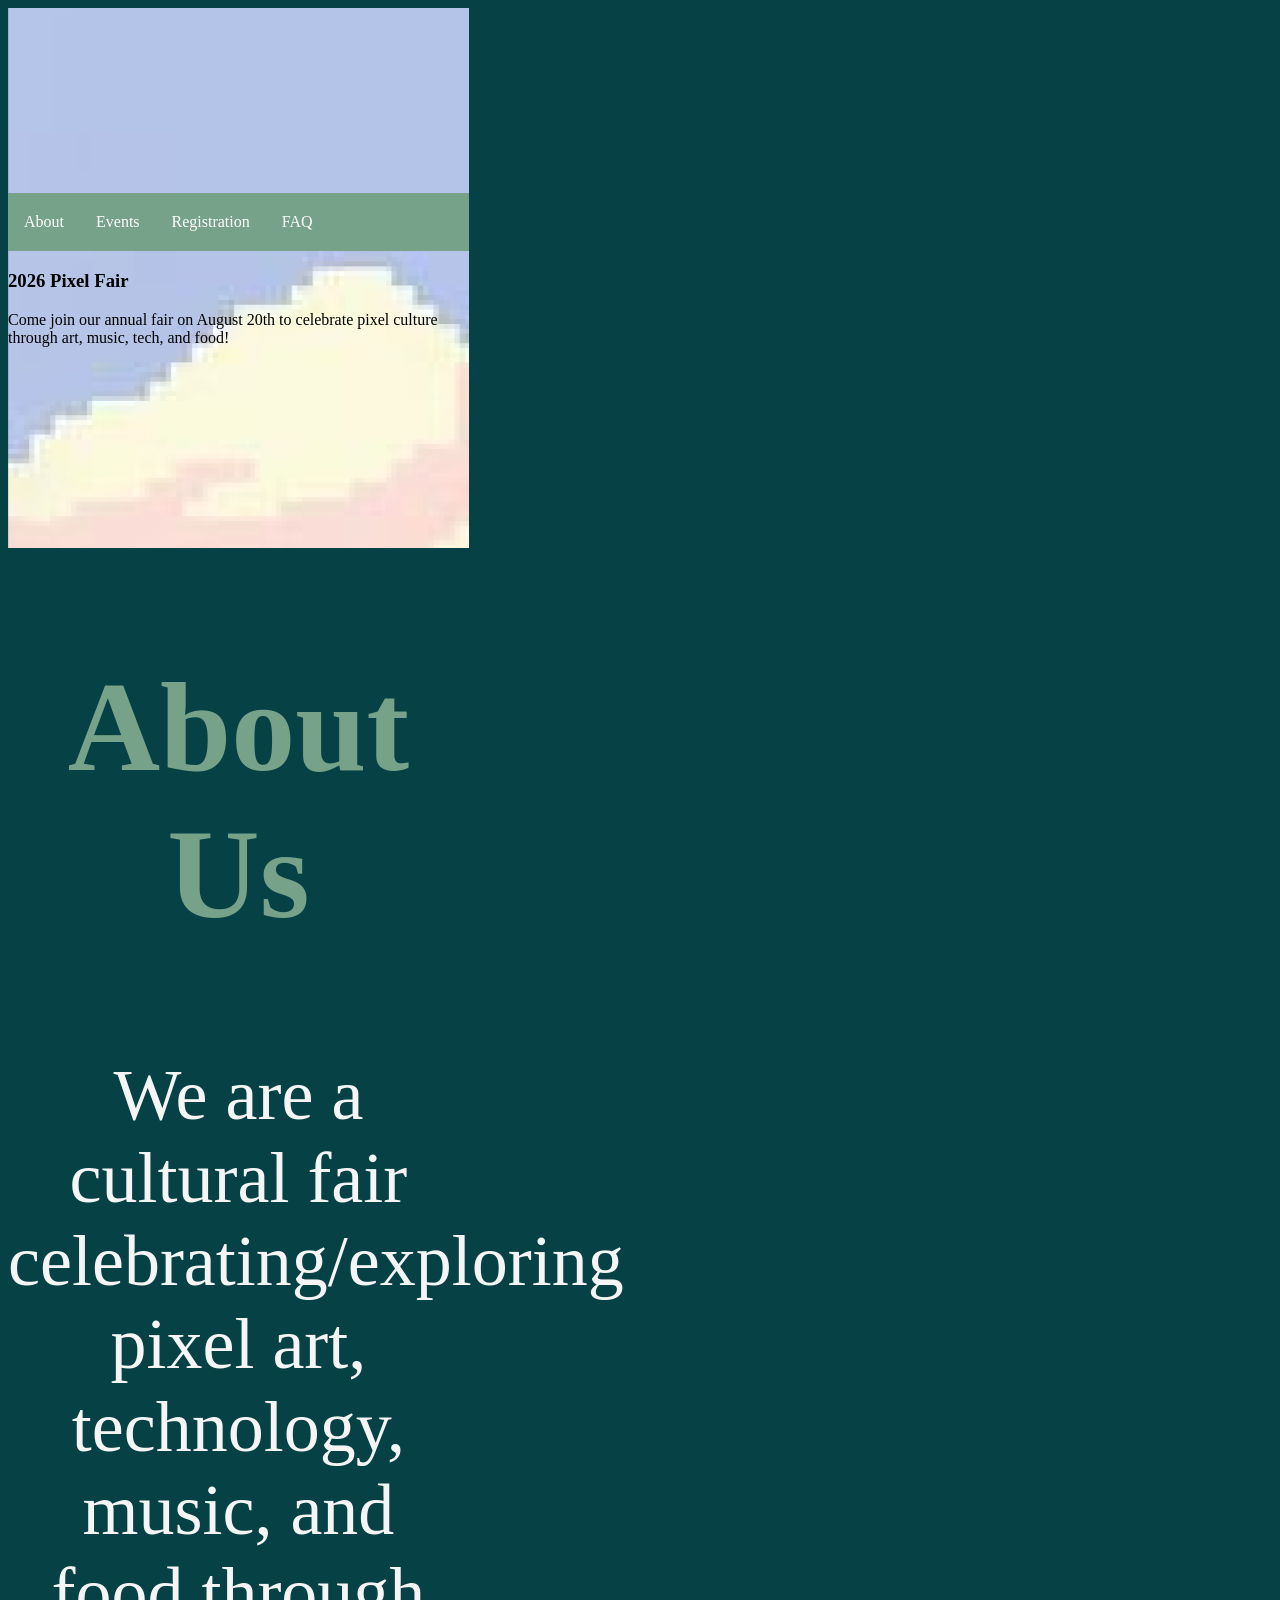
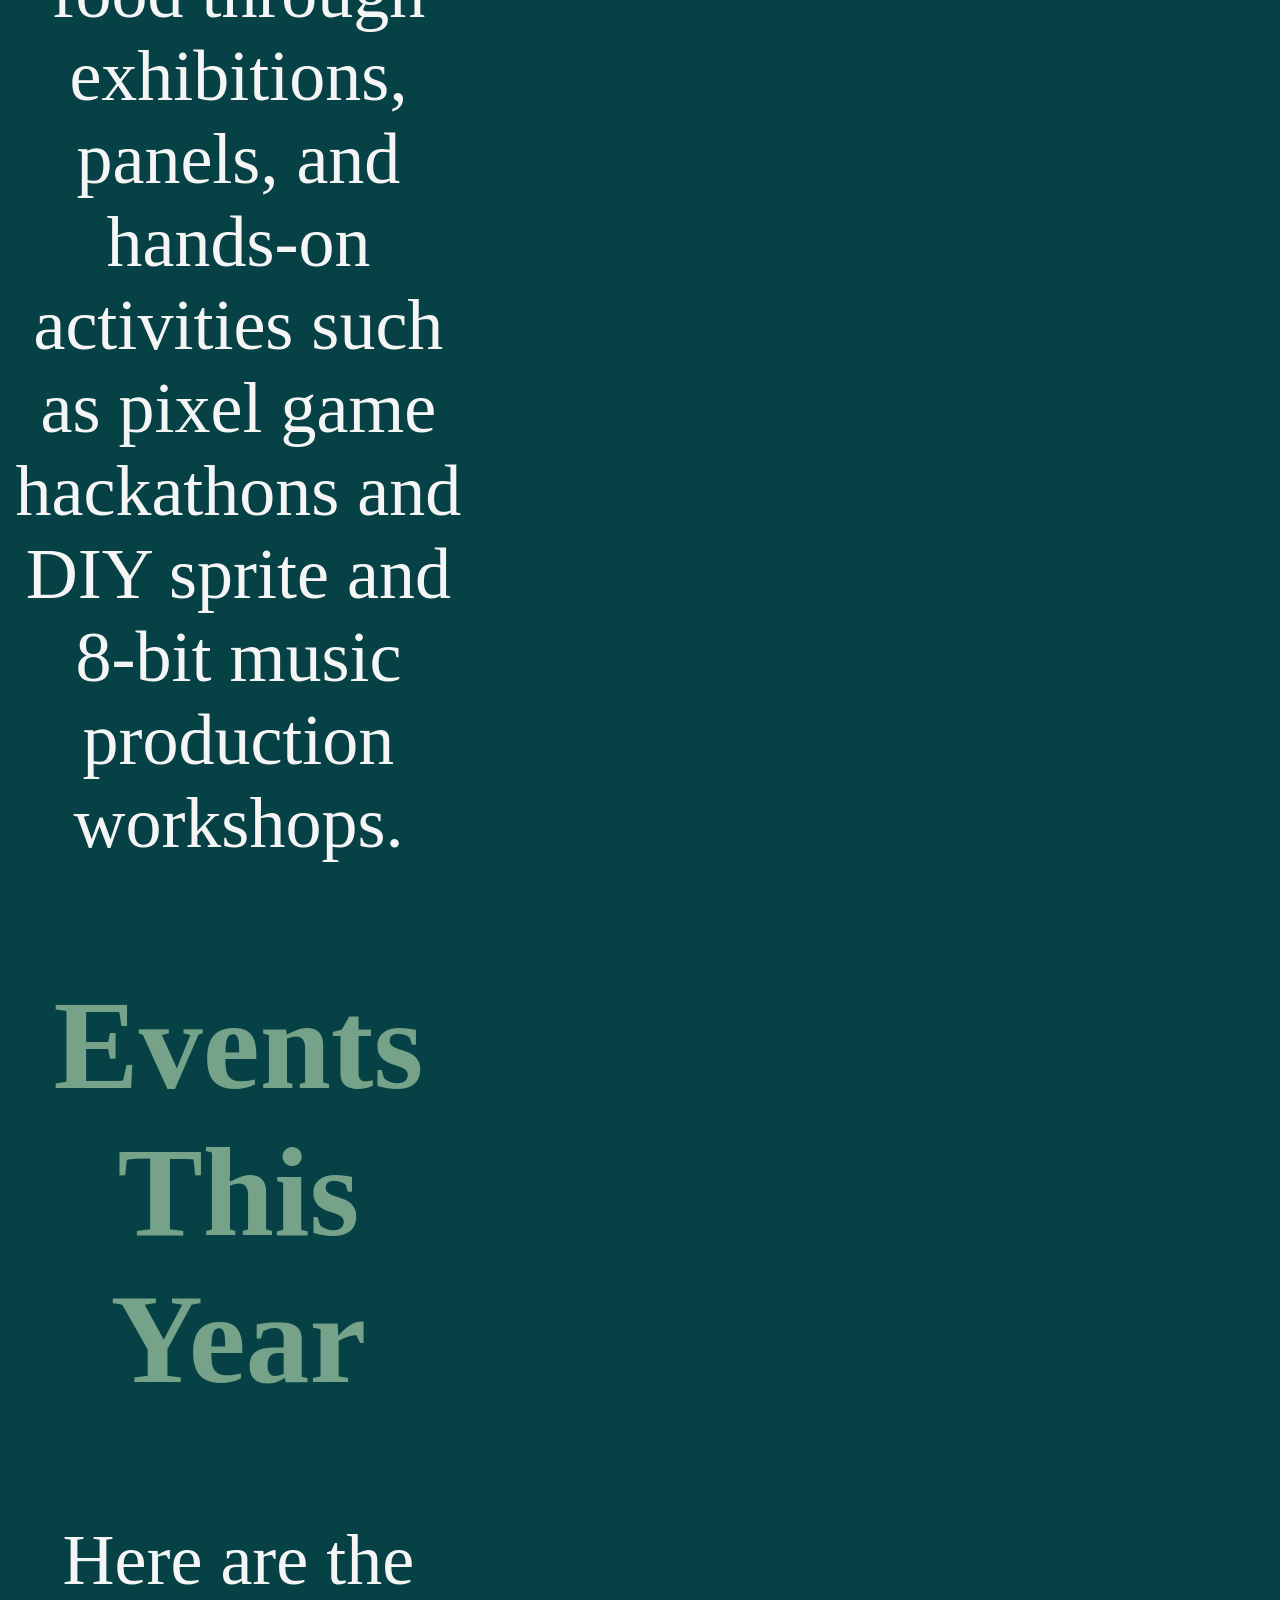
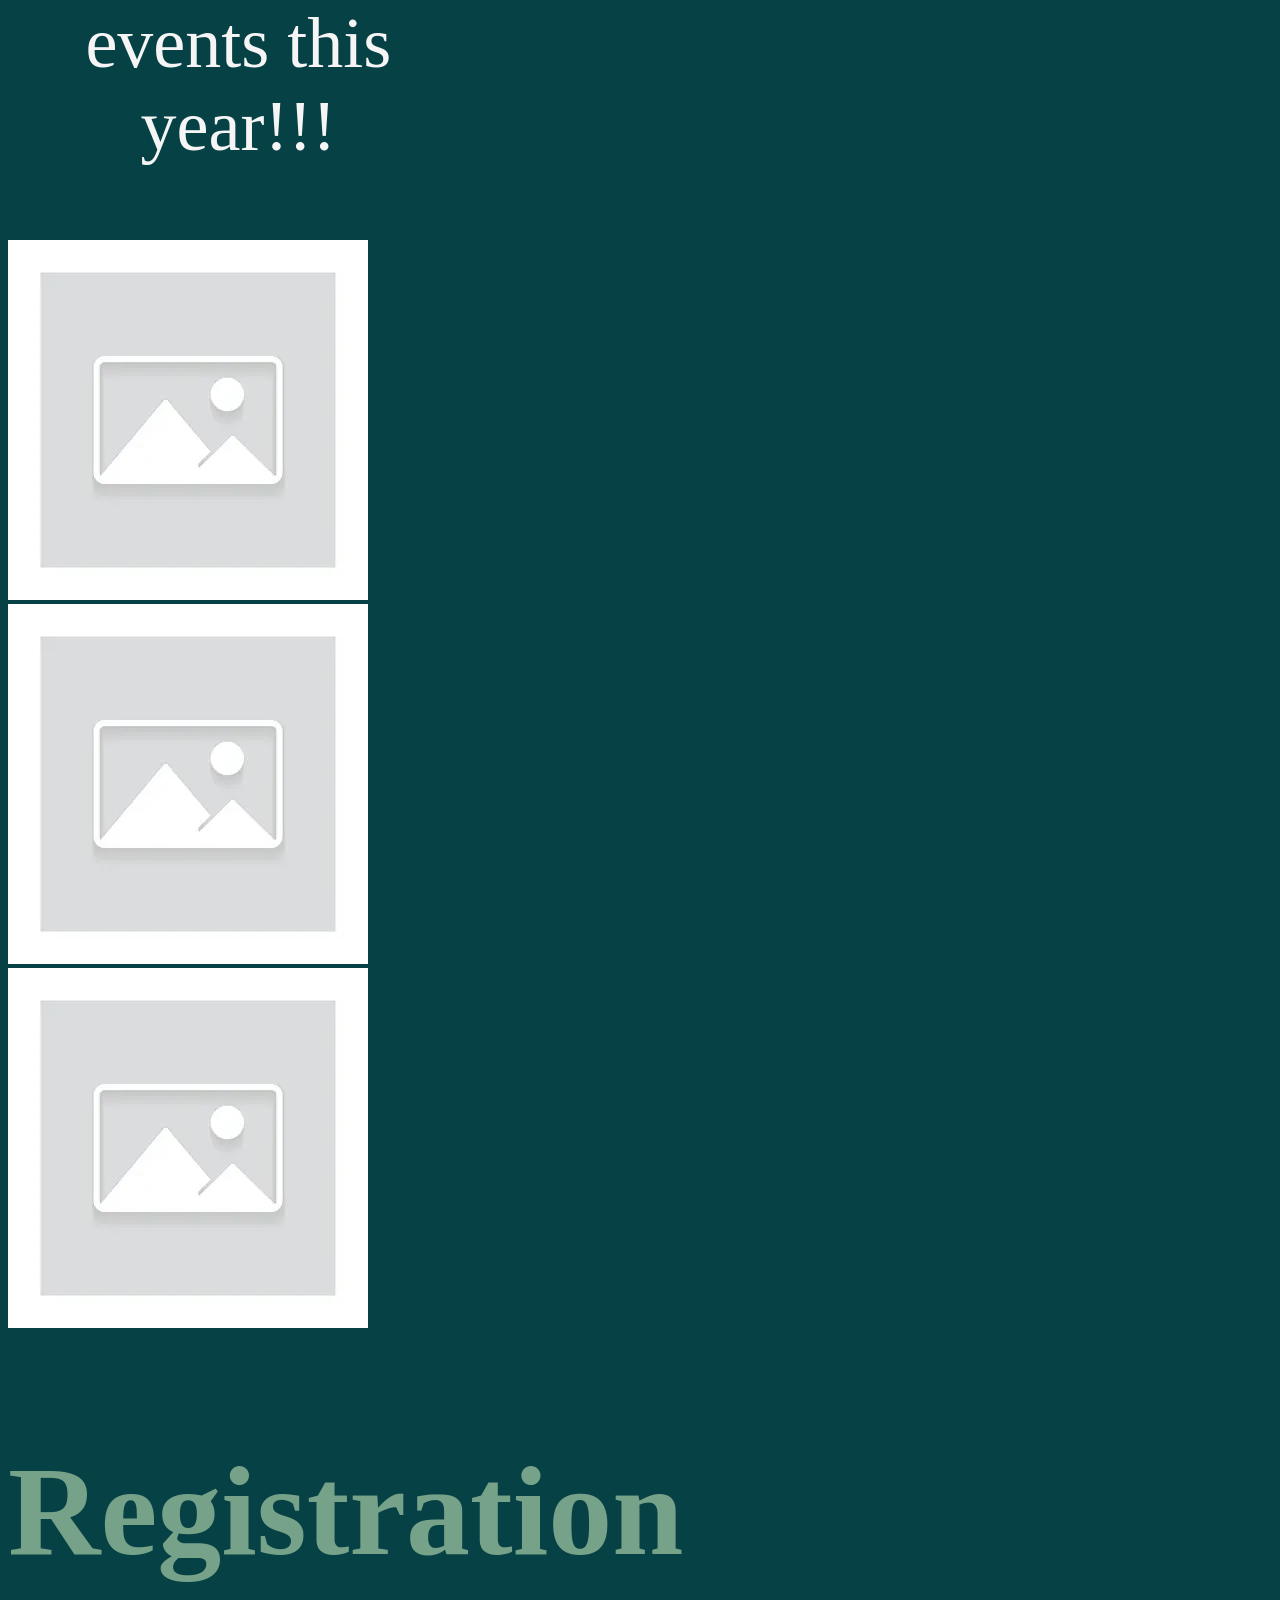
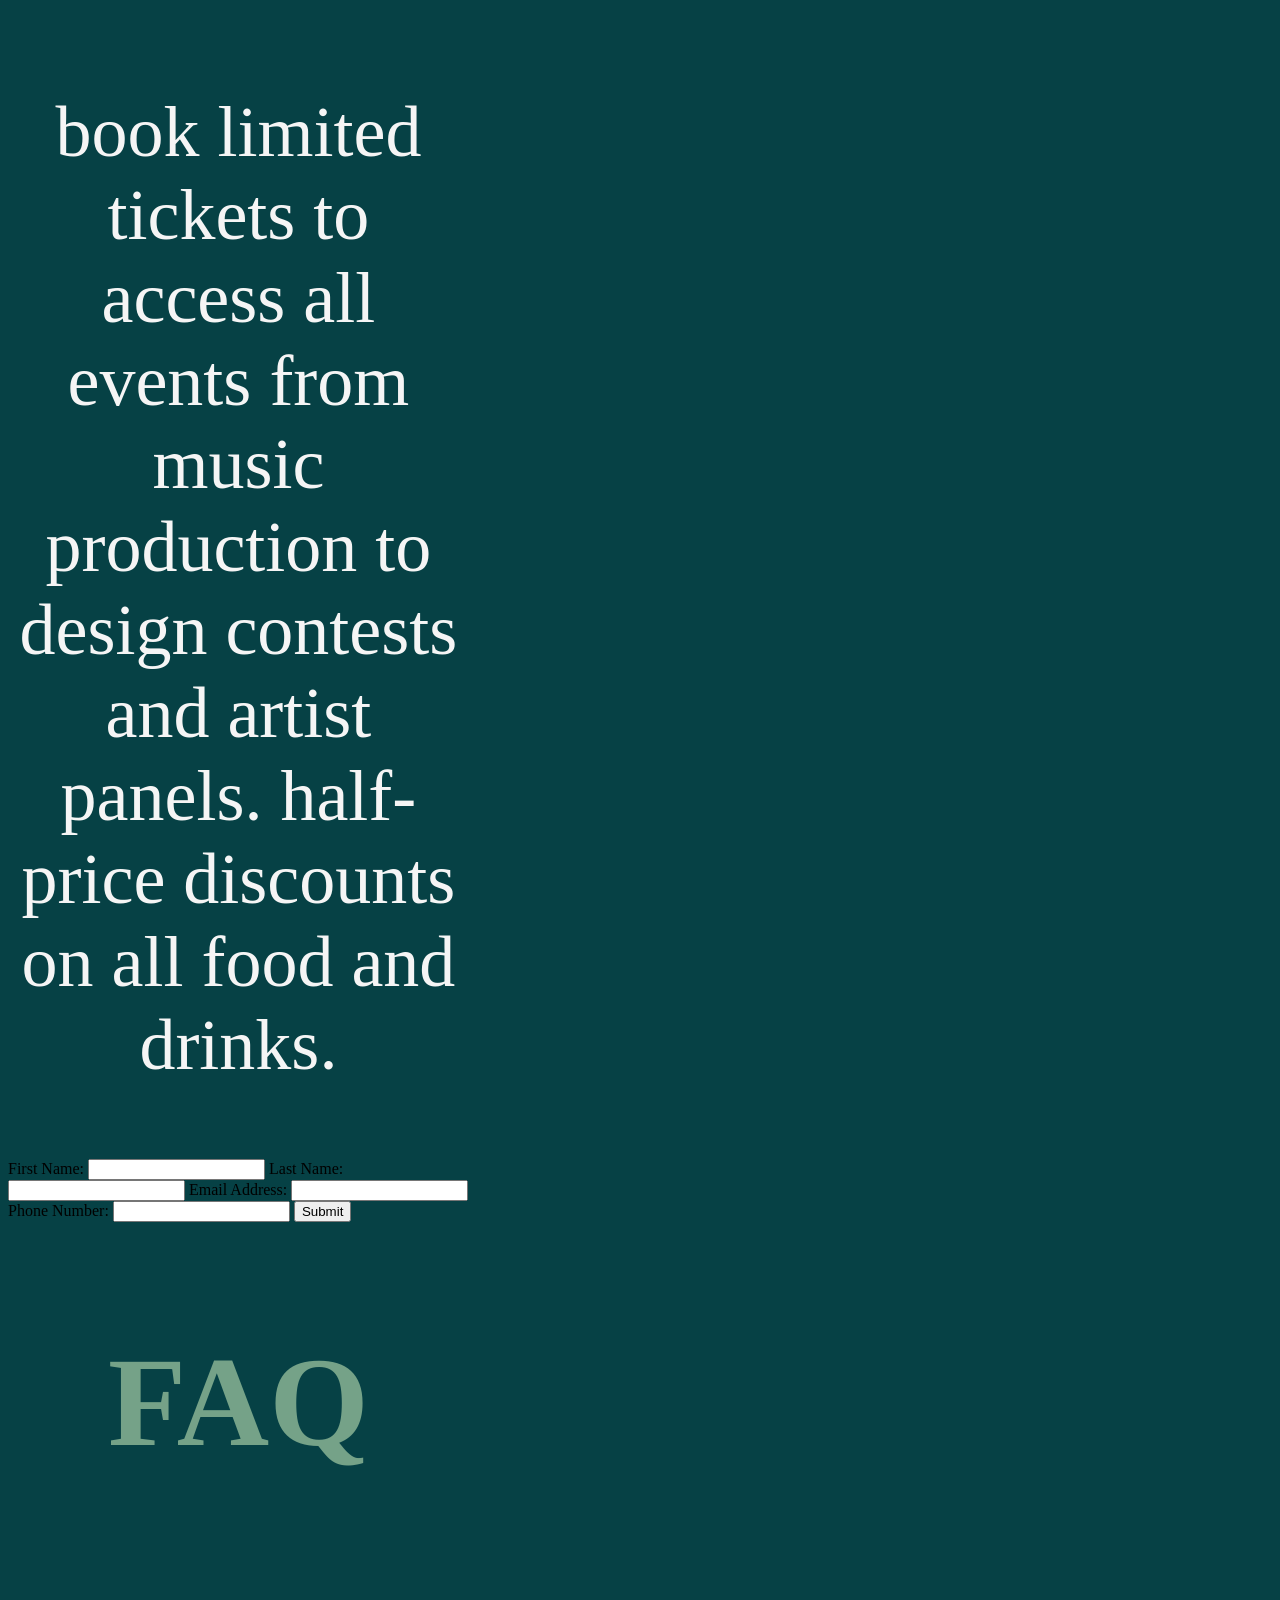
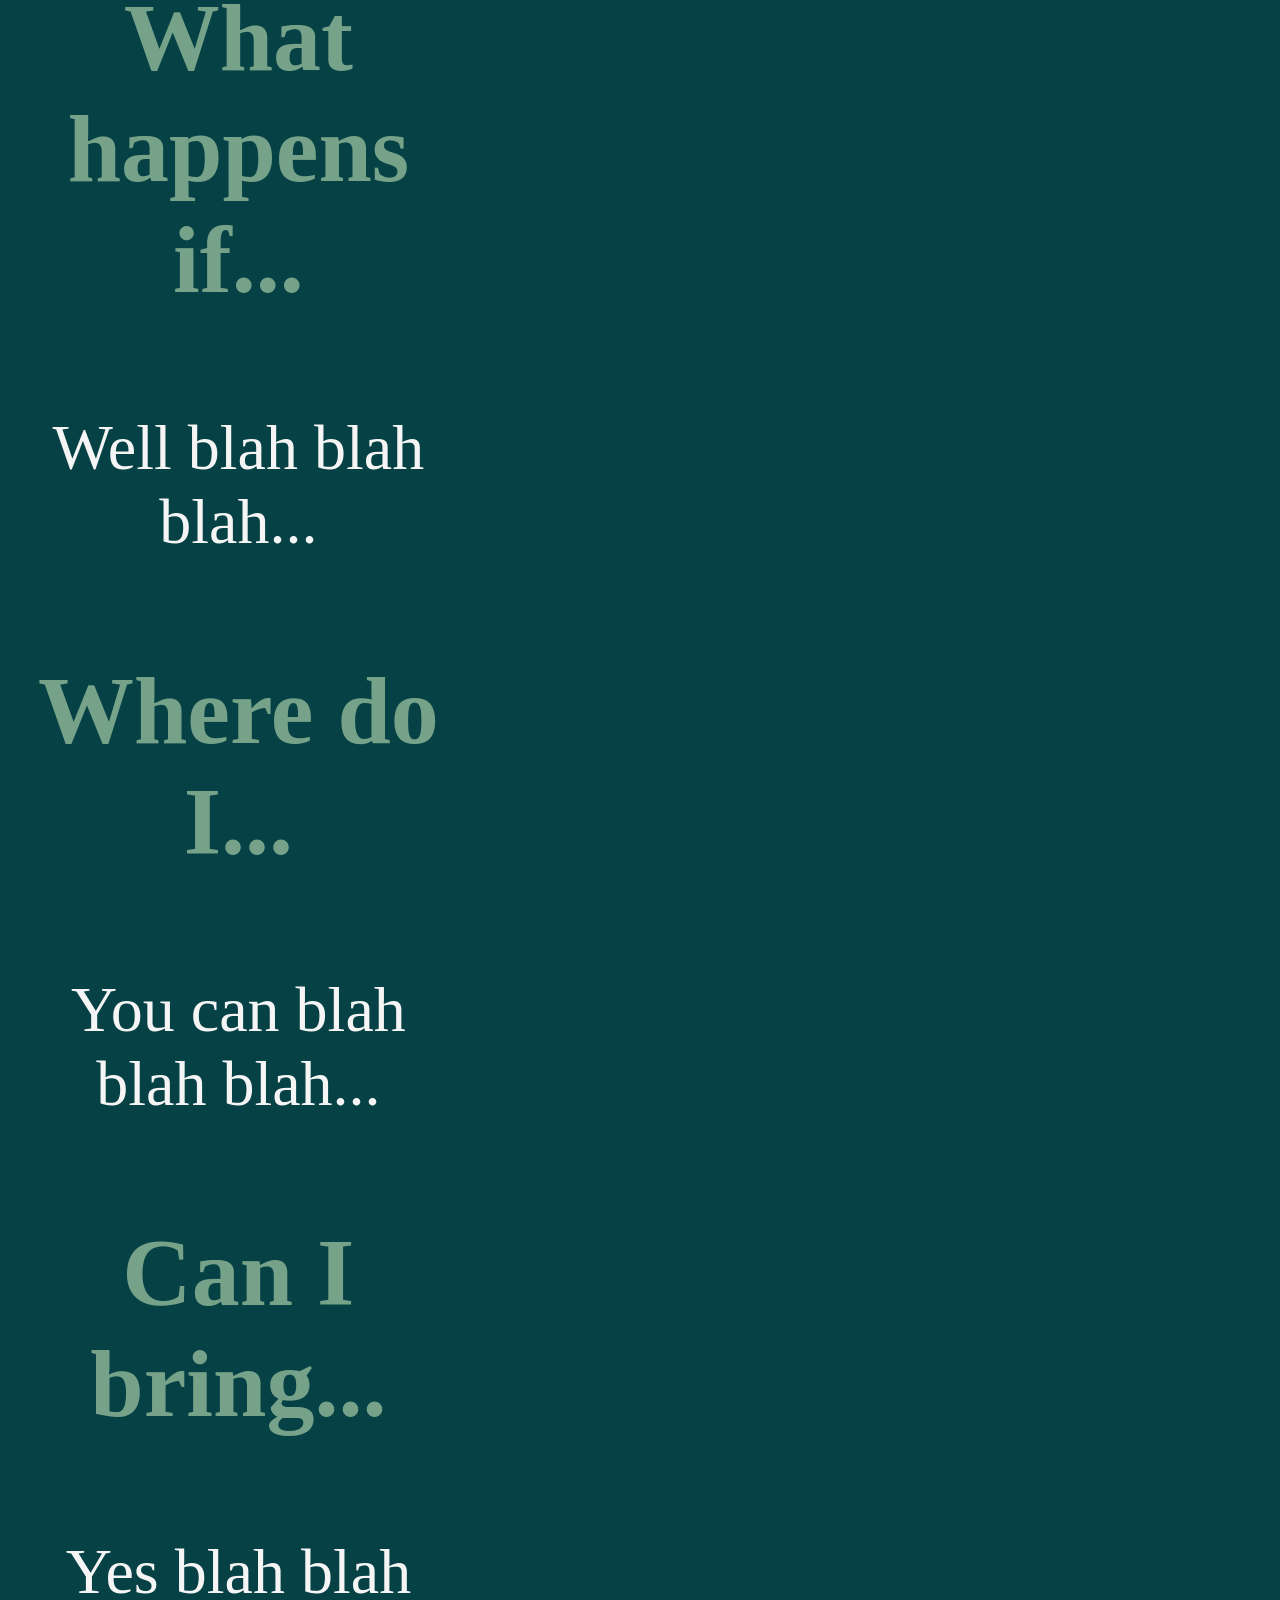
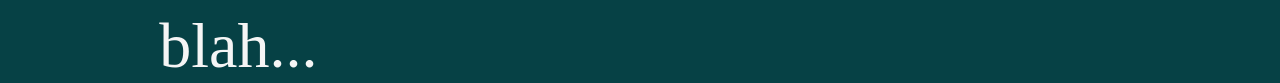
==== index.html @ 553fb6b5 "Checkpoint #2" ====
<!DOCTYPE html>
<html lang="en">
<head>
    <meta charset="UTF-8">
    <meta name="viewport" content="width=device-width, initial-scale=1.0">
    <title>Event Website</title>
    <link rel="stylesheet" href="styles.css" />
</head>
<body>
   <header class = "hero">
        <nav>
            <ul class = "links">
            <li><a href="#sec-1">About</a></li>
            <li><a href="#sec-2">Events</a></li>
            <li><a href="#sec-3">Registration</a></li>
            <li><a href="#sec-4">FAQ</a></li>
            </ul>
        <nav>
        <div class="intro header">
            <h1 id="title">
                2026 Pixel Fair
            </h1>
        </div>
        <p id="caption">
                Come join our annual fair on August 20th to celebrate pixel culture through art, music, tech, and food!
        </p>
        <a href="sec-1">
            <div class="scroll-down"></div>
        </a>
   </header>
   <section id="sec-2">
        <div class = "container">
            <h2 class="section-title">About Us</h2>
            <p class="section-text">We are a cultural fair celebrating/exploring pixel art, technology, music, and food through exhibitions, panels, and hands-on activities such as pixel game hackathons and DIY sprite and 8-bit music production workshops. 
</p>
        </div>
   </section>
   <section id="sec-3">
        <div class = "container">
            <h2 class = "section-title">Events This Year</h2>
            <p class="section-text">Here are the events this year!!!</p>
            <div class = "event" id="event1">
                <img src= "images/image_placeholder.png" class = "image header">
            </div>
            <div class = "event" id="event2">
                <img src= "images/image_placeholder.png" class = "image header">
            </div>
            <div class = "event" id="event3">
                <img src= "images/image_placeholder.png" class = "image header">

            </div>
        </div>
   </section>
   <section id="sec-3">
        <div class = "container">
            <h2 class = "section-title">Registration</h2>
            <p class = "section-text">book limited tickets to access all events from 
                music production to design contests and artist panels. 
                half-price discounts on all food and drinks.</p>
            <form action="/submit page" method="post">
                <label for="first_name">First Name:</label>
                <input type="text" id="first_name" name="first_name" required>

                <label for="last_name">Last Name:</label>
                <input type="text" id="last_name" name="last_name" required>

                <label for="email">Email Address:</label>
                <input type="email" id="email" name="email" required>

                <label for="phone">Phone Number:</label>
                <input type="text" id="phone" name="phone" required>

                <input type="submit" value=Submit>
            </form>
        </div>
   </section>
   <section id="sec-4">
        <div class="container">
            <h2 class = "section-title">FAQ</h2>
            <h3 class = "faq_question">What happens if...</h3>
            <p class = "faq_text">Well blah blah blah...</p>
            <h3 class = "faq_question">Where do I...</h3>
            <p class = "faq_text">You can blah blah blah...</p>
            <h3 class = "faq_question">Can I bring...</h3>
            <p class = "faq_text">Yes blah blah blah...</p>
        </div>
   </section>
</body>
</html>
---- styles.css ----
html, body{
  height: 100%;
  width: 60%;
  place-self: center;
}

.hero {
    width: 100%;
    height: 60%;
    background-image: url(images/image.png);
    display: grid;
    place-content: center;
    padding: 0

    
}

nav ul {
  list-style-type: none;
  margin: 0;
  padding: 0;
  background-color: #75A288;
  display: flex;
  position: top;
  top: 0;
  width: 100%;
}

ul li a {
  display: block;
  color: white;
  padding: 20px 16px;
  text-decoration: none;
}

body {
    background-color: #064145;
}

.container .section-title {
   text-align: center;
   color: #75A288;
   font-size: 128px;
}

.container .section-text {
    text-align: center;
    color: #F5F5F5;
    font-size: 72px;
}

.container .faq_text {
    text-align: center;
    color: #F5F5F5;
    font-size: 64px;
}

.faq_question {
    text-align: center;
    color: #75A288;
    font-size: 96px;
}
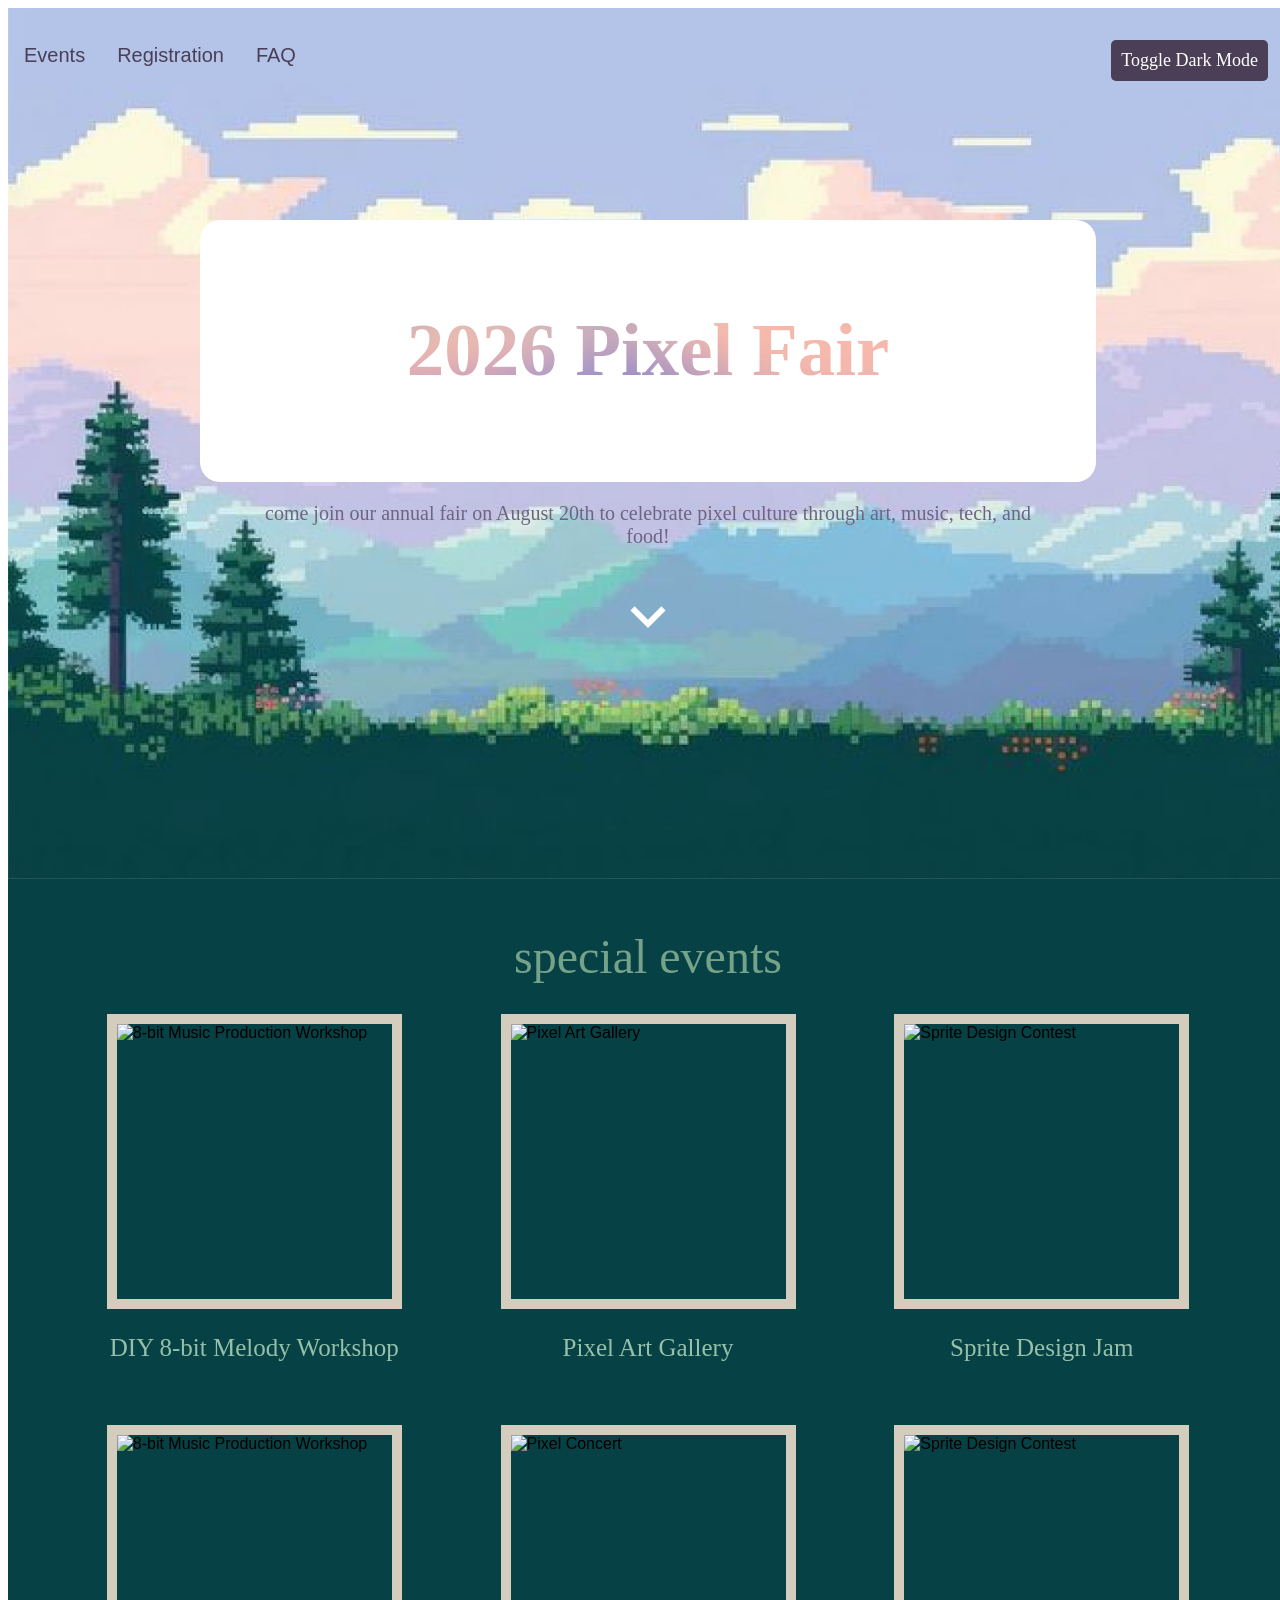
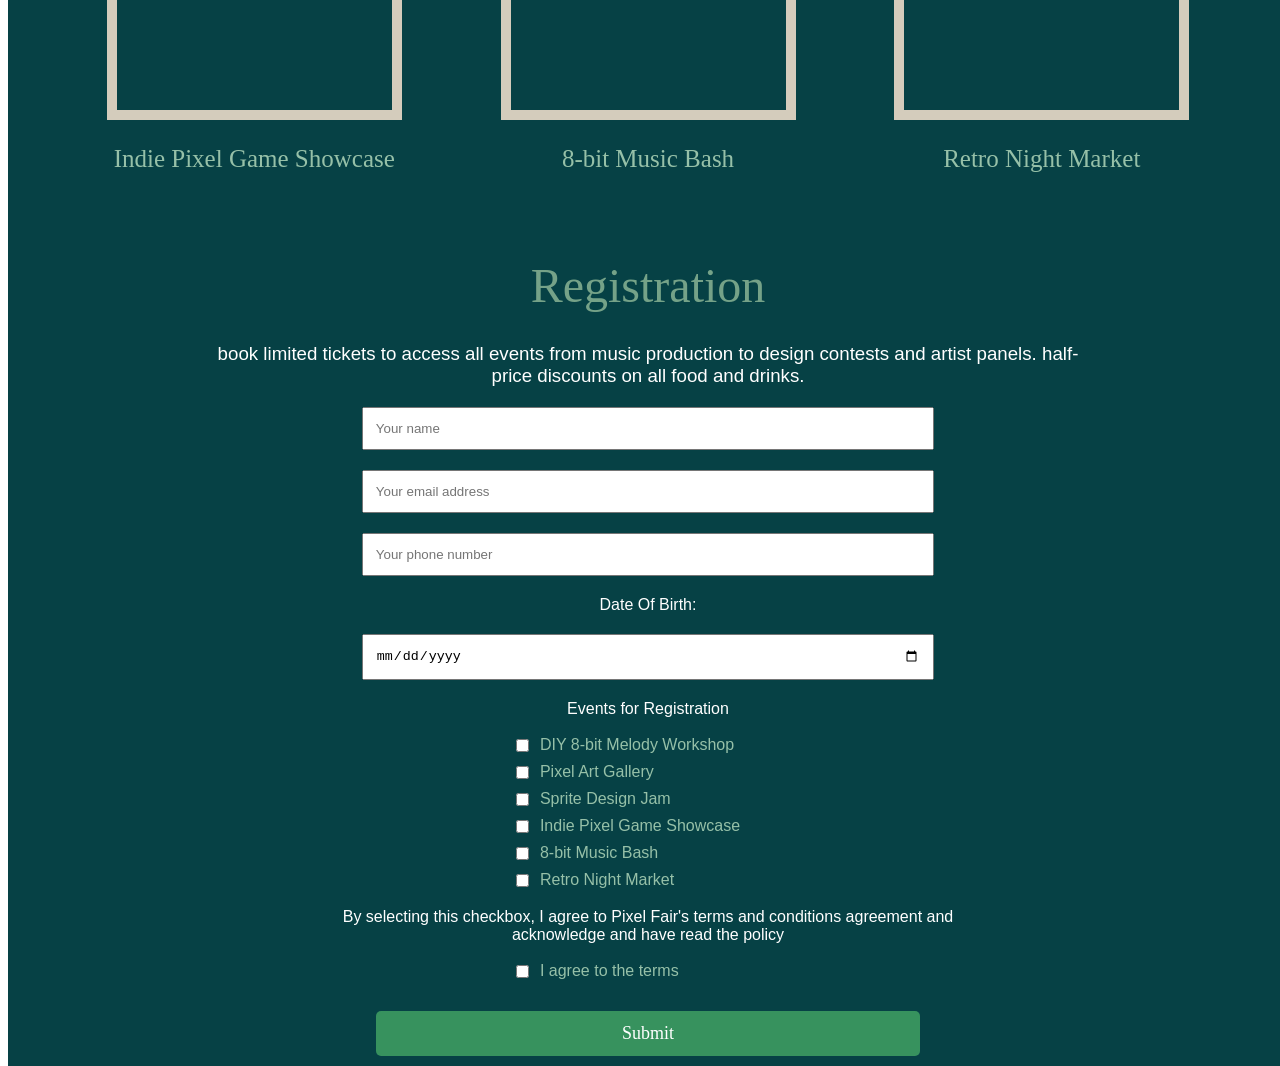
==== commit 917f903c: "Updates 1. Revamped Website to include fictional event displays and registration form 2. Added theme" ====
--- a/index.html
+++ b/index.html
@@ -1,89 +1,134 @@
 <!DOCTYPE html>
 <html lang="en">
+
 <head>
     <meta charset="UTF-8">
     <meta name="viewport" content="width=device-width, initial-scale=1.0">
     <title>Event Website</title>
     <link rel="stylesheet" href="styles.css" />
 </head>
+
 <body>
-   <header class = "hero">
+    <div id="intro_header">
         <nav>
             <ul class = "links">
-            <li><a href="#sec-1">About</a></li>
-            <li><a href="#sec-2">Events</a></li>
-            <li><a href="#sec-3">Registration</a></li>
-            <li><a href="#sec-4">FAQ</a></li>
+            <li><a href="#sec-1">Events</a></li>
+            <li><a href="#sec-2">Registration</a></li>
+            <li><a href="#sec-3">FAQ</a></li>
+            <li class="theme-toggle"><button id = "theme-button" type="button">Toggle Dark Mode</button></li>
             </ul>
         <nav>
-        <div class="intro header">
-            <h1 id="title">
-                2026 Pixel Fair
-            </h1>
+        <div id="heading_text">
+            <h1 id="title">2026 Pixel Fair </h1>
         </div>
-        <p id="caption">
-                Come join our annual fair on August 20th to celebrate pixel culture through art, music, tech, and food!
-        </p>
-        <a href="sec-1">
-            <div class="scroll-down"></div>
+        <p id="caption">come join our annual fair on August 20th to celebrate pixel culture through art, music, tech,
+            and food!</p>
+        <a href="#sec-1" id="arrow">
+            <svg xmlns="http://www.w3.org/2000/svg" width="70" height="100" viewBox="0 0 100 100" fill="none">
+                <path d="M50 64.1666L25 39.1666L30.8333 33.3333L50 52.5L69.1667 33.3333L75 39.1666L50 64.1666Z"
+                    fill="white" />
+            </svg>
         </a>
-   </header>
-   <section id="sec-2">
-        <div class = "container">
-            <h2 class="section-title">About Us</h2>
-            <p class="section-text">We are a cultural fair celebrating/exploring pixel art, technology, music, and food through exhibitions, panels, and hands-on activities such as pixel game hackathons and DIY sprite and 8-bit music production workshops. 
-</p>
+    </div>
+    <section id="sec-1">
+        <h2 class="section_titles">
+            special events
+        </h2>
+        <div class="events">
+            <div id="event">
+                <img src="images/music_event.jpg" alt="8-bit Music Production Workshop" class="event-image">
+                <p class="event_caption">DIY 8-bit Melody Workshop </p>
+            </div>
+            <div class="event">
+                <img src="images/art_gallery.jpg" alt="Pixel Art Gallery" class="event-image">
+                <p class="event_caption">Pixel Art Gallery </p>
+            </div>
+            <div class="event">
+                <img src="images/sprite_event.jpg" alt="Sprite Design Contest" class="event-image">
+                <p class="event_caption">Sprite Design Jam </p>
+            </div>
+        
         </div>
-   </section>
-   <section id="sec-3">
-        <div class = "container">
-            <h2 class = "section-title">Events This Year</h2>
-            <p class="section-text">Here are the events this year!!!</p>
-            <div class = "event" id="event1">
-                <img src= "images/image_placeholder.png" class = "image header">
+        <br>
+        <div class="events">
+            <div id="event">
+                <img src="images/game_exhibit.jpg" alt="8-bit Music Production Workshop" class="event-image">
+                <p class="event_caption">Indie Pixel Game Showcase </p>
             </div>
-            <div class = "event" id="event2">
-                <img src= "images/image_placeholder.png" class = "image header">
+            <div class="event">
+                <img src="images/concert.jpg" alt="Pixel Concert" class="event-image">
+                <p class="event_caption">8-bit Music Bash</p>
             </div>
-            <div class = "event" id="event3">
-                <img src= "images/image_placeholder.png" class = "image header">
+            <div class="event">
+                <img src="images/merch_market.jpg" alt="Sprite Design Contest" class="event-image">
+                <p class="event_caption">Retro Night Market </p>
+            </div>
+    </section>
 
+    <section id="sec-2">
+            <h2 class="section_titles">
+                Registration
+            </h2>
+            <h3 id="section_subheading">
+                book limited tickets to access all events from music production to
+                design contests and artist panels. half-price discounts on all food and drinks.
+            </h3>
+            <div id="form">
+                <form action="/submit" method="post">
+                    <input type="text" name="name" placeholder="Your name">
+                    <input type="email" name="email_address" placeholder="Your email address">
+                    <input type="text" name="phone" placeholder="Your phone number">
+                    
+                    <p class="form-label">Date Of Birth: </p>
+                    <input type="date" id="Test_DatetimeLocal" min="1930-01-01" max="2026-12-31" step="1">
+                 
+                    <div id="checkboxes">
+                    <p class="form-label">Events for Registration</p>
+
+                    <div class="checkbox-row">
+                        <input type="checkbox" id="option1" name="checkboxGroup" value="option1" />
+                        <label for="option1">DIY 8-bit Melody Workshop</label>
+                    </div>
+                
+                    <div class="checkbox-row">
+                        <input type="checkbox" id="option2" name="checkboxGroup" value="option2" />
+                        <label for="option2">Pixel Art Gallery </label>
+                    </div>
+
+                    <div class="checkbox-row">
+                        <input type="checkbox" id="option3" name="checkboxGroup" value="option3" />
+                        <label for="option3">Sprite Design Jam</label>
+                    </div>
+
+                    <div class="checkbox-row">
+                        <input type="checkbox" id="option4" name="checkboxGroup" value="option1" />
+                        <label for="option4">Indie Pixel Game Showcase</label>
+                    </div>
+                
+                    <div class="checkbox-row">
+                        <input type="checkbox" id="option5" name="checkboxGroup" value="option2" />
+                        <label for="option5">8-bit Music Bash</label>
+                    </div>
+
+                    <div class="checkbox-row">
+                        <input type="checkbox" id="option6" name="checkboxGroup" value="option3" />
+                        <label for="option6">Retro Night Market</label>
+                    </div>
+
+                    <p class="form-label">By selecting this checkbox, I agree to Pixel Fair's terms and conditions agreement
+                        and acknowledge and have read the policy</p>
+
+                    <div class="checkbox-row">
+                        <input type="checkbox" name="terms" required>
+                        <label for="terms">I agree to the terms</label>
+                    </div>
+                    </div>
+                    <input type="submit" value="Submit">
+                </form>
             </div>
-        </div>
-   </section>
-   <section id="sec-3">
-        <div class = "container">
-            <h2 class = "section-title">Registration</h2>
-            <p class = "section-text">book limited tickets to access all events from 
-                music production to design contests and artist panels. 
-                half-price discounts on all food and drinks.</p>
-            <form action="/submit page" method="post">
-                <label for="first_name">First Name:</label>
-                <input type="text" id="first_name" name="first_name" required>
+    </section>
+    <script src="index.js"></script>
+</body>
 
-                <label for="last_name">Last Name:</label>
-                <input type="text" id="last_name" name="last_name" required>
 
-                <label for="email">Email Address:</label>
-                <input type="email" id="email" name="email" required>
-
-                <label for="phone">Phone Number:</label>
-                <input type="text" id="phone" name="phone" required>
-
-                <input type="submit" value=Submit>
-            </form>
-        </div>
-   </section>
-   <section id="sec-4">
-        <div class="container">
-            <h2 class = "section-title">FAQ</h2>
-            <h3 class = "faq_question">What happens if...</h3>
-            <p class = "faq_text">Well blah blah blah...</p>
-            <h3 class = "faq_question">Where do I...</h3>
-            <p class = "faq_text">You can blah blah blah...</p>
-            <h3 class = "faq_question">Can I bring...</h3>
-            <p class = "faq_text">Yes blah blah blah...</p>
-        </div>
-   </section>
-</body>
-</html>   +</html>
--- a/styles.css
+++ b/styles.css
@@ -1,64 +1,278 @@
+
+@font-face {
+  font-family: 'Pixelify Sans';
+  src: url('Pixelify_Sans/PixelifySans-VariableFont_wght.ttf') format('truetype-variations');
+  font-weight: 400 700; 
+  font-display: swap;
+}
+
 html, body{
-  height: 100%;
-  width: 60%;
-  place-self: center;
-}
-
-.hero {
+    font-family: "Pixelify Sans", sans-serif;
+    height: 110%;
     width: 100%;
-    height: 60%;
-    background-image: url(images/image.png);
-    display: grid;
-    place-content: center;
-    padding: 0
-
+    place-self: center;
+    background-color: #06414500;
+    scroll-behavior: smooth;
     
+}
+
+body::-webkit-scrollbar{
+    display:none
 }
 
 nav ul {
   list-style-type: none;
+  top: 30px;
   margin: 0;
   padding: 0;
-  background-color: #75A288;
   display: flex;
-  position: top;
-  top: 0;
+  position: absolute;
   width: 100%;
+  align-items: center;
 }
 
 ul li a {
-  display: block;
-  color: white;
-  padding: 20px 16px;
+  color: #4a3f56;
+  padding: 16px;
   text-decoration: none;
-}
-
-body {
+  font-size: 20px;
+  font-weight: 400px;
+}
+
+.theme-toggle {
+    display: flex;
+    margin-top: 10px;
+    margin-left: auto;
+    margin-right: 20px;
+}
+
+#theme-button {
+    padding: 10px;
+    border: none;
+    border-radius: 5px;
+    cursor: pointer;
+    color: white;
+    font-size: 18px;
+    font-family: "Pixelify Sans";
+    background-color: #4a3f56;
+   
+}
+
+#intro_header {
+    height: 80%;
+    width: 100%;
+    background-image: url(images/image.png);
+    background-size: cover;
+    place-content: center;
+    align-items: flex-start;
+}
+
+#heading_text{
+    margin-left: 15%;
+    margin-right: 15%;
+    display: flex;
+    justify-content: center;
+    text-align: center;
+    border-radius: 20px;
+    background: #FFF;
+    mix-blend-mode: overlay;
+    color: #000;
+    font-family: "Pixelify Sans";
+    font-style: normal;
+    line-height: 1.5;
+    letter-spacing: 00;
+    font-size: 64px;
+    font-weight: 700;
+    backdrop-filter: blur(30px);
+
+}
+
+#caption{
+    color: #6D6484;
+    margin-left: 20%;
+    margin-right: 20%;
+    text-align: center;
+    font-family: "Pixelify Sans";
+    font-size: 20px;
+    font-style: normal;
+    font-weight: 400;
+    line-height: normal;
+}
+
+#arrow {
+    display: flex;
+    justify-content: center;
+}
+
+.section_titles{
+    color: #75A288;
+    font-family: "Pixelify Sans";
+    font-size: 48px;
+    font-style: normal;
+    font-weight: 400;
+    line-height: normal;   
+    text-align: center; 
+    margin: 20px;
+}
+
+#sec-1, #sec-2{
+    padding-top: 30px;
+    display: flex;
+    align-items: center;
+    flex-direction: column;
     background-color: #064145;
 }
 
-.container .section-title {
-   text-align: center;
-   color: #75A288;
-   font-size: 128px;
-}
-
-.container .section-text {
-    text-align: center;
-    color: #F5F5F5;
-    font-size: 72px;
-}
-
-.container .faq_text {
-    text-align: center;
-    color: #F5F5F5;
-    font-size: 64px;
-}
-
-.faq_question {
-    text-align: center;
-    color: #75A288;
-    font-size: 96px;
-}
-
-
+.events{
+    padding: 10px;
+    display: flex;
+    flex-direction: row;
+    width: 100%; 
+    flex-wrap: nowrap;
+    justify-content: space-evenly;
+}
+
+.event_caption{
+    color: #96c0a8;
+    text-align: center;
+    font-family: "Pixelify Sans";
+    font-size: 25px;
+    font-style: normal;
+    font-weight: 400;
+    line-height: normal;
+
+}
+
+.event-image{
+    width: 275px;
+    height: 275px;
+    object-fit: cover; 
+    border: 10px solid #D4CCBC;
+    display: block;
+    place-self: center;
+}
+
+.event {
+    display: flex;
+    justify-content: center;
+    flex-direction: column;
+}
+
+#section_subheading, .form-label{
+    text-align: center;
+    padding-left: 15%;
+    padding-right: 15%;
+    color: #ffffff;
+    font-style: normal;
+    font-weight: 400;
+    line-height: normal;   
+    text-align: center; 
+    margin: 10px;
+}
+
+form {
+    display:flex;
+    justify-content: center;
+    flex-direction: column;
+    align-items: center;
+    width: 100%;
+
+}
+
+input:not([type="checkbox"]){
+    padding: 12px;
+    width: 60%;
+    align-self: center;
+    margin: 10px;
+}
+
+.checkbox-row {
+    display:flex;
+    align-items: flex-start;
+    width: 30%;
+    gap: 8px;
+
+}
+
+#checkboxes {
+    display: flex;
+    flex-direction: column;
+    align-items: center;
+    gap: 8px;   
+    margin: 0 auto;       
+}
+
+label {
+    color: #96c0a8;
+}
+
+input[type="submit"]{
+    border: none;
+    border-radius: 5px;
+    cursor: pointer;
+    color: white;
+    margin-top: 30px;
+    font-size: 18px;
+    font-family: "Pixelify Sans";
+    background-color: #37925e;
+
+}
+
+input[type="submit"]:hover {
+    background-color: rgb(50, 121, 62);
+    
+}
+
+/* Dark mode styling */
+.dark-mode #intro_header{
+    background-image: url(images/dark_image.png);
+}
+
+.dark-mode, .dark-mode #sec-1, .dark-mode #sec-2{
+    background-color: #010C16;
+}
+
+.dark-mode #heading_text{
+    background: #1b1b1b;
+    mix-blend-mode: luminosity;
+    backdrop-filter: none;
+    color: #ffffff;
+    text-shadow: 0 4px 58px rgba(255, 255, 255, 0.60);
+
+}
+
+.dark-mode #caption {
+    color: #BECEFF;
+}
+
+.dark-mode .section_titles, .dark-mode label {
+    color: #BBB5FF;
+    text-shadow: 0 4px 58px rgba(255, 255, 255, 0.80);
+}
+
+.dark-mode input[type="submit"]{
+    color: #ffffff;
+    background-color: #594FC6;
+
+}
+
+.dark-mode input[type="submit"]:hover {
+    background-color: #293a75;
+}
+
+.dark-mode ul li a {
+    color: #d2d5f8;
+}
+
+.dark-mode .event-image{
+    border: 10px solid #BBB5FF;
+
+}
+
+.dark-mode .event_caption{
+    color: #ffffff;
+}
+
+
+
+
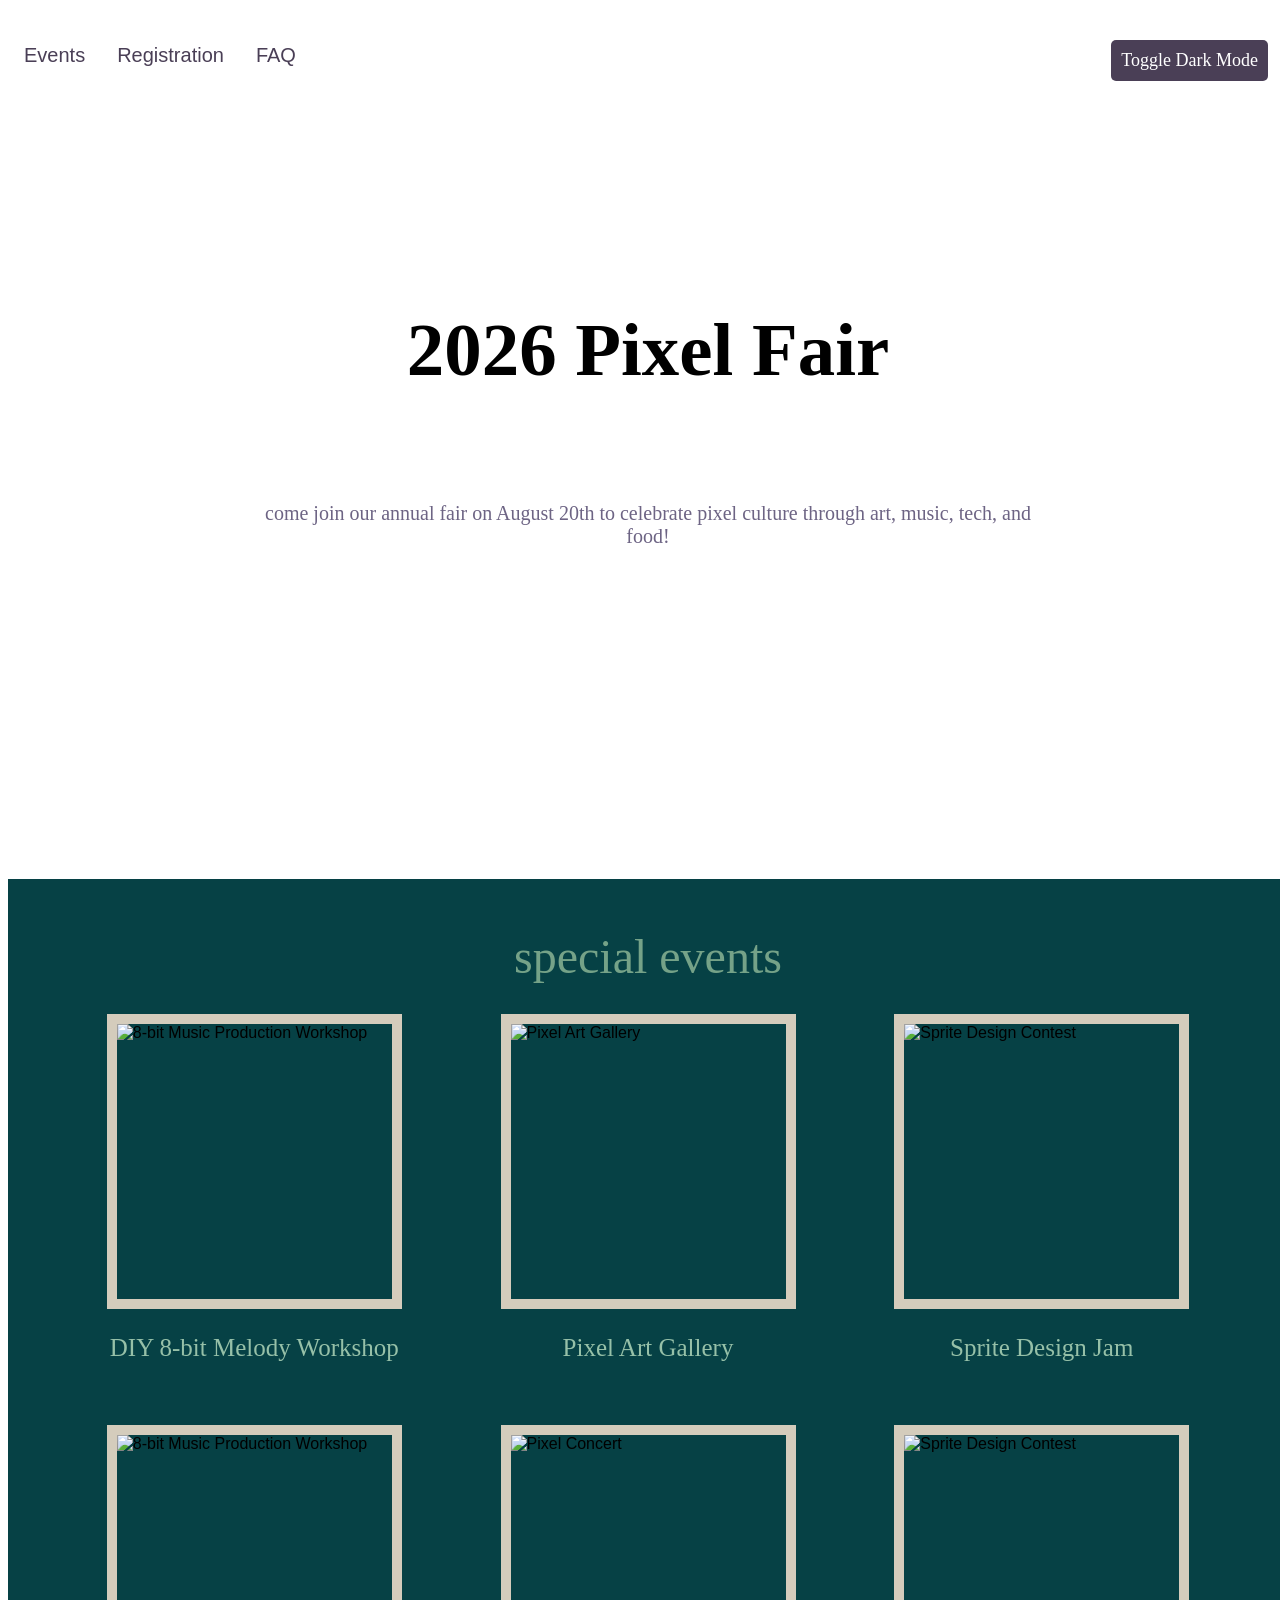
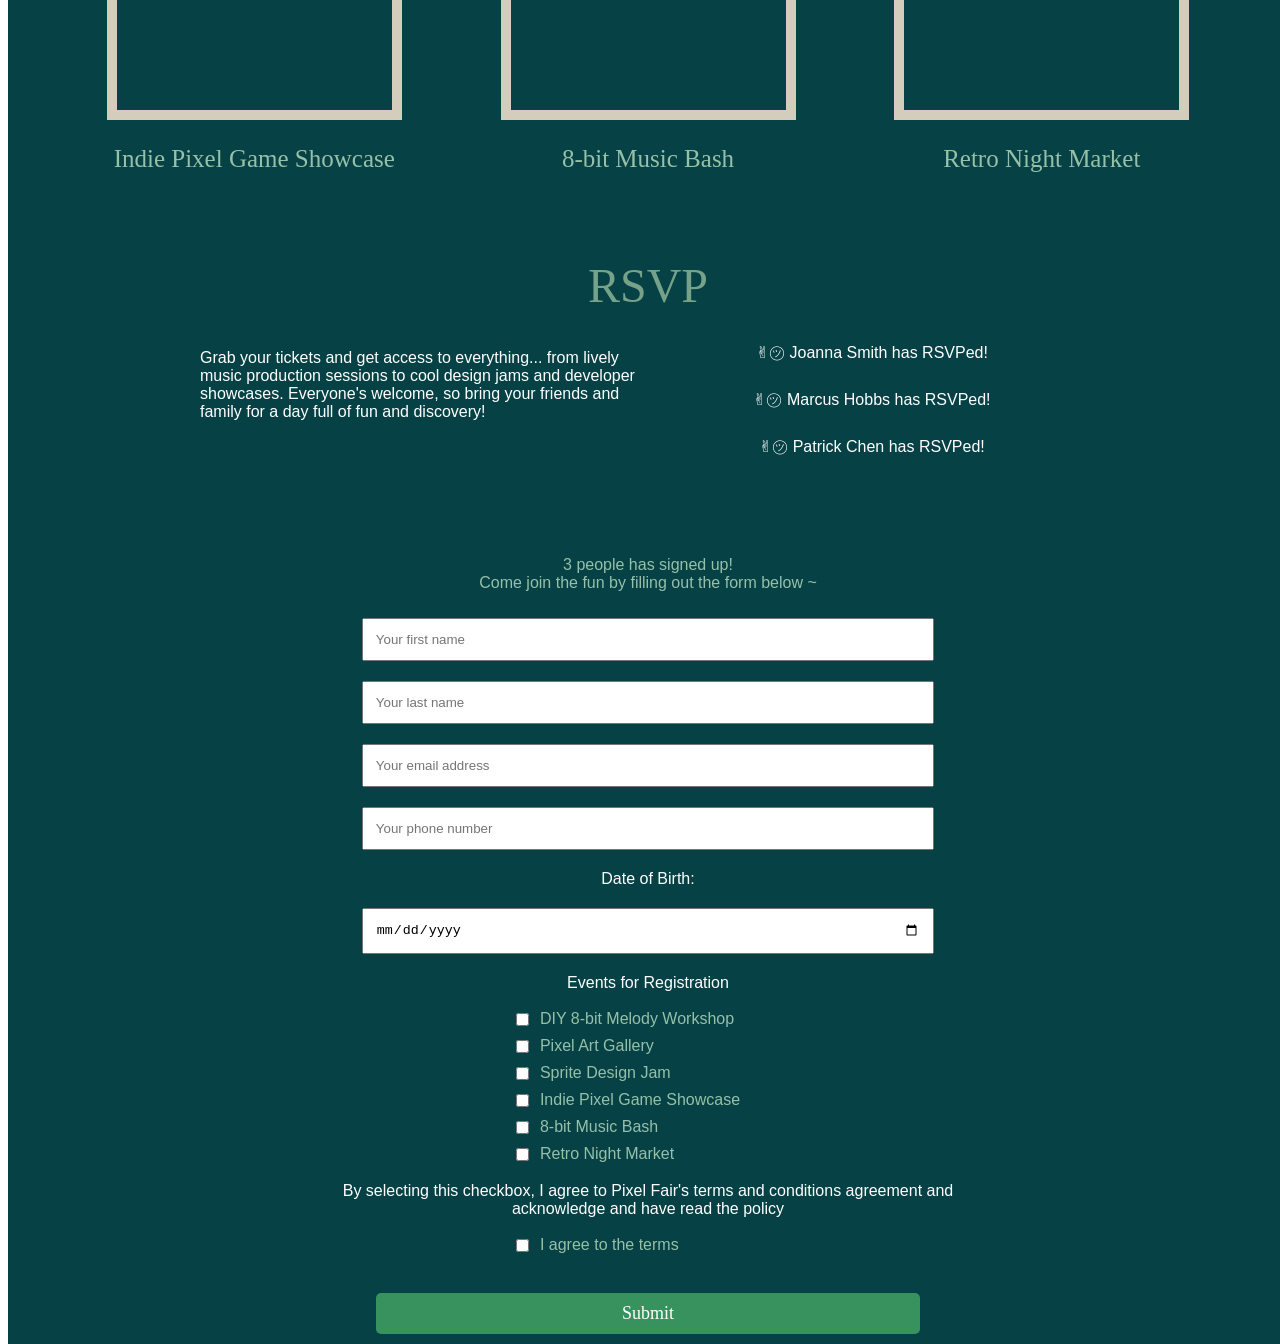
==== commit 9880f2d2: "Added Form Functionality 1. Added people to RSVP List 2. Validates Form" ====
--- a/index.html
+++ b/index.html
@@ -11,24 +11,25 @@
 <body>
     <div id="intro_header">
         <nav>
-            <ul class = "links">
-            <li><a href="#sec-1">Events</a></li>
-            <li><a href="#sec-2">Registration</a></li>
-            <li><a href="#sec-3">FAQ</a></li>
-            <li class="theme-toggle"><button id = "theme-button" type="button">Toggle Dark Mode</button></li>
+            <ul class="links">
+                <li><a href="#sec-1">Events</a></li>
+                <li><a href="#sec-2">Registration</a></li>
+                <li><a href="#sec-3">FAQ</a></li>
+                <li class="theme-toggle"><button id="theme-button" type="button">Toggle Dark Mode</button></li>
             </ul>
-        <nav>
-        <div id="heading_text">
-            <h1 id="title">2026 Pixel Fair </h1>
-        </div>
-        <p id="caption">come join our annual fair on August 20th to celebrate pixel culture through art, music, tech,
-            and food!</p>
-        <a href="#sec-1" id="arrow">
-            <svg xmlns="http://www.w3.org/2000/svg" width="70" height="100" viewBox="0 0 100 100" fill="none">
-                <path d="M50 64.1666L25 39.1666L30.8333 33.3333L50 52.5L69.1667 33.3333L75 39.1666L50 64.1666Z"
-                    fill="white" />
-            </svg>
-        </a>
+            <nav>
+                <div id="heading_text">
+                    <h1 id="title">2026 Pixel Fair </h1>
+                </div>
+                <p id="caption">come join our annual fair on August 20th to celebrate pixel culture through art, music,
+                    tech,
+                    and food!</p>
+                <a href="#sec-1" id="arrow">
+                    <svg xmlns="http://www.w3.org/2000/svg" width="70" height="100" viewBox="0 0 100 100" fill="none">
+                        <path d="M50 64.1666L25 39.1666L30.8333 33.3333L50 52.5L69.1667 33.3333L75 39.1666L50 64.1666Z"
+                            fill="white" />
+                    </svg>
+                </a>
     </div>
     <section id="sec-1">
         <h2 class="section_titles">
@@ -47,7 +48,7 @@
                 <img src="images/sprite_event.jpg" alt="Sprite Design Contest" class="event-image">
                 <p class="event_caption">Sprite Design Jam </p>
             </div>
-        
+
         </div>
         <br>
         <div class="events">
@@ -66,30 +67,41 @@
     </section>
 
     <section id="sec-2">
-            <h2 class="section_titles">
-                Registration
-            </h2>
-            <h3 id="section_subheading">
-                book limited tickets to access all events from music production to
-                design contests and artist panels. half-price discounts on all food and drinks.
-            </h3>
-            <div id="form">
-                <form action="/submit" method="post">
-                    <input type="text" name="name" placeholder="Your name">
-                    <input type="email" name="email_address" placeholder="Your email address">
-                    <input type="text" name="phone" placeholder="Your phone number">
-                    
-                    <p class="form-label">Date Of Birth: </p>
-                    <input type="date" id="Test_DatetimeLocal" min="1930-01-01" max="2026-12-31" step="1">
-                 
-                    <div id="checkboxes">
+        <h2 class="section_titles">
+            RSVP
+        </h2>
+        <div class="rsvp-section">
+            <p class="rsvp-text">
+                Grab your tickets and get access to everything... from lively music production sessions to cool design jams and developer showcases. Everyone's welcome, so bring your friends and family for a day full of fun and discovery!
+            </p>
+            <div class="rsvp-text" id="rsvp-list">
+                <p class="rsvpee"> ✌︎㋡ Joanna Smith has RSVPed! </p>
+                <p class="rsvpee"> ✌︎㋡ Marcus Hobbs has RSVPed! </p>
+                <p class="rsvpee"> ✌︎㋡ Patrick Chen has RSVPed! </p>
+            </div>
+        </div>
+        <div id="counter"></div>
+        <p id="id-count">3 people has signed up! <br>
+            Come join the fun by filling out the form below ~  </p>
+        </div>
+        <div id="form">
+            <form action="/submit" method="post" id="rsvp-form">
+                <input type="text" name="first-name" placeholder="Your first name" id="first-name">
+                <input type="text" name="last-name" placeholder="Your last name" id="last-name">
+                <input type="email" name="email_address" placeholder="Your email address">
+                <input type="text" name="phone" placeholder="Your phone number">
+
+                <p class="form-label">Date of Birth: </p>
+                <input type="date" id="Test_DatetimeLocal" min="1930-01-01" max="2026-12-31" step="1">
+
+                <div id="checkboxes">
                     <p class="form-label">Events for Registration</p>
 
                     <div class="checkbox-row">
                         <input type="checkbox" id="option1" name="checkboxGroup" value="option1" />
                         <label for="option1">DIY 8-bit Melody Workshop</label>
                     </div>
-                
+
                     <div class="checkbox-row">
                         <input type="checkbox" id="option2" name="checkboxGroup" value="option2" />
                         <label for="option2">Pixel Art Gallery </label>
@@ -104,7 +116,7 @@
                         <input type="checkbox" id="option4" name="checkboxGroup" value="option1" />
                         <label for="option4">Indie Pixel Game Showcase</label>
                     </div>
-                
+
                     <div class="checkbox-row">
                         <input type="checkbox" id="option5" name="checkboxGroup" value="option2" />
                         <label for="option5">8-bit Music Bash</label>
@@ -115,17 +127,19 @@
                         <label for="option6">Retro Night Market</label>
                     </div>
 
-                    <p class="form-label">By selecting this checkbox, I agree to Pixel Fair's terms and conditions agreement
+                    <p class="form-label">By selecting this checkbox, I agree to Pixel Fair's terms and conditions
+                        agreement
                         and acknowledge and have read the policy</p>
 
                     <div class="checkbox-row">
                         <input type="checkbox" name="terms" required>
                         <label for="terms">I agree to the terms</label>
                     </div>
-                    </div>
-                    <input type="submit" value="Submit">
-                </form>
-            </div>
+                    <input type="submit" value="Submit" id="rsvpSubmit">
+                </div>
+            </form>
+               
+        </div>
     </section>
     <script src="index.js"></script>
 </body>
--- a/styles.css
+++ b/styles.css
@@ -61,7 +61,7 @@
 #intro_header {
     height: 80%;
     width: 100%;
-    background-image: url(images/image.png);
+    background-image: url(images/light_image.png);
     background-size: cover;
     place-content: center;
     align-items: flex-start;
@@ -158,7 +158,7 @@
     flex-direction: column;
 }
 
-#section_subheading, .form-label{
+.form-label{
     text-align: center;
     padding-left: 15%;
     padding-right: 15%;
@@ -168,6 +168,44 @@
     line-height: normal;   
     text-align: center; 
     margin: 10px;
+}
+
+.rsvp-section {
+    display: flex;
+    flex-direction: row;
+    justify-content: center;
+    margin-left:15%;
+    margin-right: 15%;
+}
+
+.rsvp-text {
+    align-items: center;
+    display: flex;
+    color: white;
+    flex-wrap: nowrap;
+    font-style: normal;
+    font-weight: 400;
+    flex-direction: column;
+    list-style: None;
+    flex: 1;
+    height: 175px;
+}
+
+#rsvp-list {
+    overflow-y: auto;
+}
+
+.rsvpee {
+    margin-top: 10px;
+    flex-wrap: nowrap;
+    text-align: left;
+}
+
+#id-count {
+    color: #96c0a8;
+    font-style: normal;
+    font-weight: 400;
+    text-align: center;
 }
 
 form {
@@ -206,7 +244,15 @@
     color: #96c0a8;
 }
 
-input[type="submit"]{
+#form {
+    flex-direction: column;
+    display: flex;
+}
+
+input[type="submit"] {
+    padding: 10px;
+    margin-left: 20%;
+    margin-right: 20%;
     border: none;
     border-radius: 5px;
     cursor: pointer;
@@ -223,6 +269,8 @@
     
 }
 
+
+
 /* Dark mode styling */
 .dark-mode #intro_header{
     background-image: url(images/dark_image.png);
@@ -241,18 +289,18 @@
 
 }
 
-.dark-mode #caption {
+.dark-mode #caption, .dark-mode label {
     color: #BECEFF;
 }
 
-.dark-mode .section_titles, .dark-mode label {
-    color: #BBB5FF;
+.dark-mode .section_titles {
+    color: #675ed4;
     text-shadow: 0 4px 58px rgba(255, 255, 255, 0.80);
 }
 
-.dark-mode input[type="submit"]{
+.dark-mode input[type="submit"] {
     color: #ffffff;
-    background-color: #594FC6;
+    background-color: #665be5;
 
 }
 
@@ -266,13 +314,23 @@
 
 .dark-mode .event-image{
     border: 10px solid #BBB5FF;
-
 }
 
 .dark-mode .event_caption{
     color: #ffffff;
 }
 
-
-
-
+.dark-mode #theme-button {
+    background-color: #BBB5FF;
+}
+
+.error {
+  border-style: solid;
+  border-width: 2px;
+  border-color: rgb(254, 96, 96);
+  background-color: rgb(251, 188, 188);
+
+  /* Set border-color and background */
+}
+
+
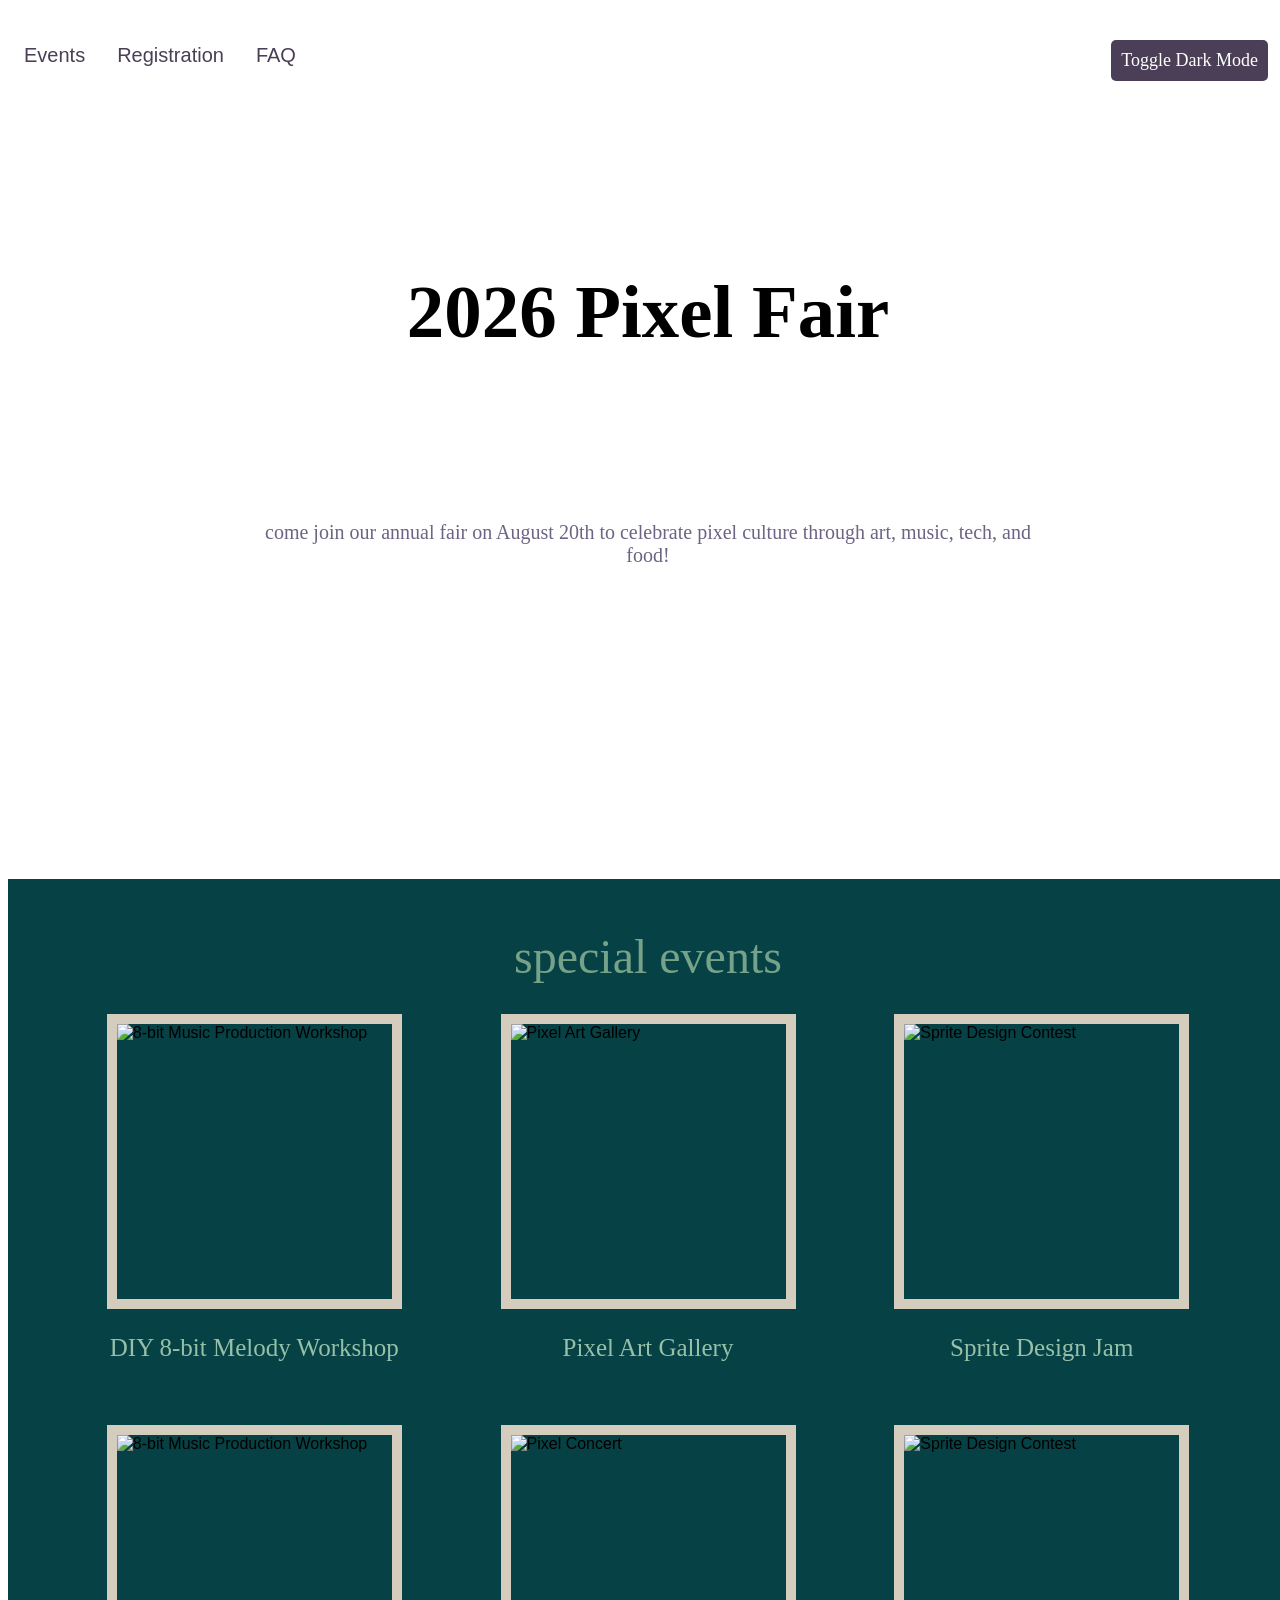
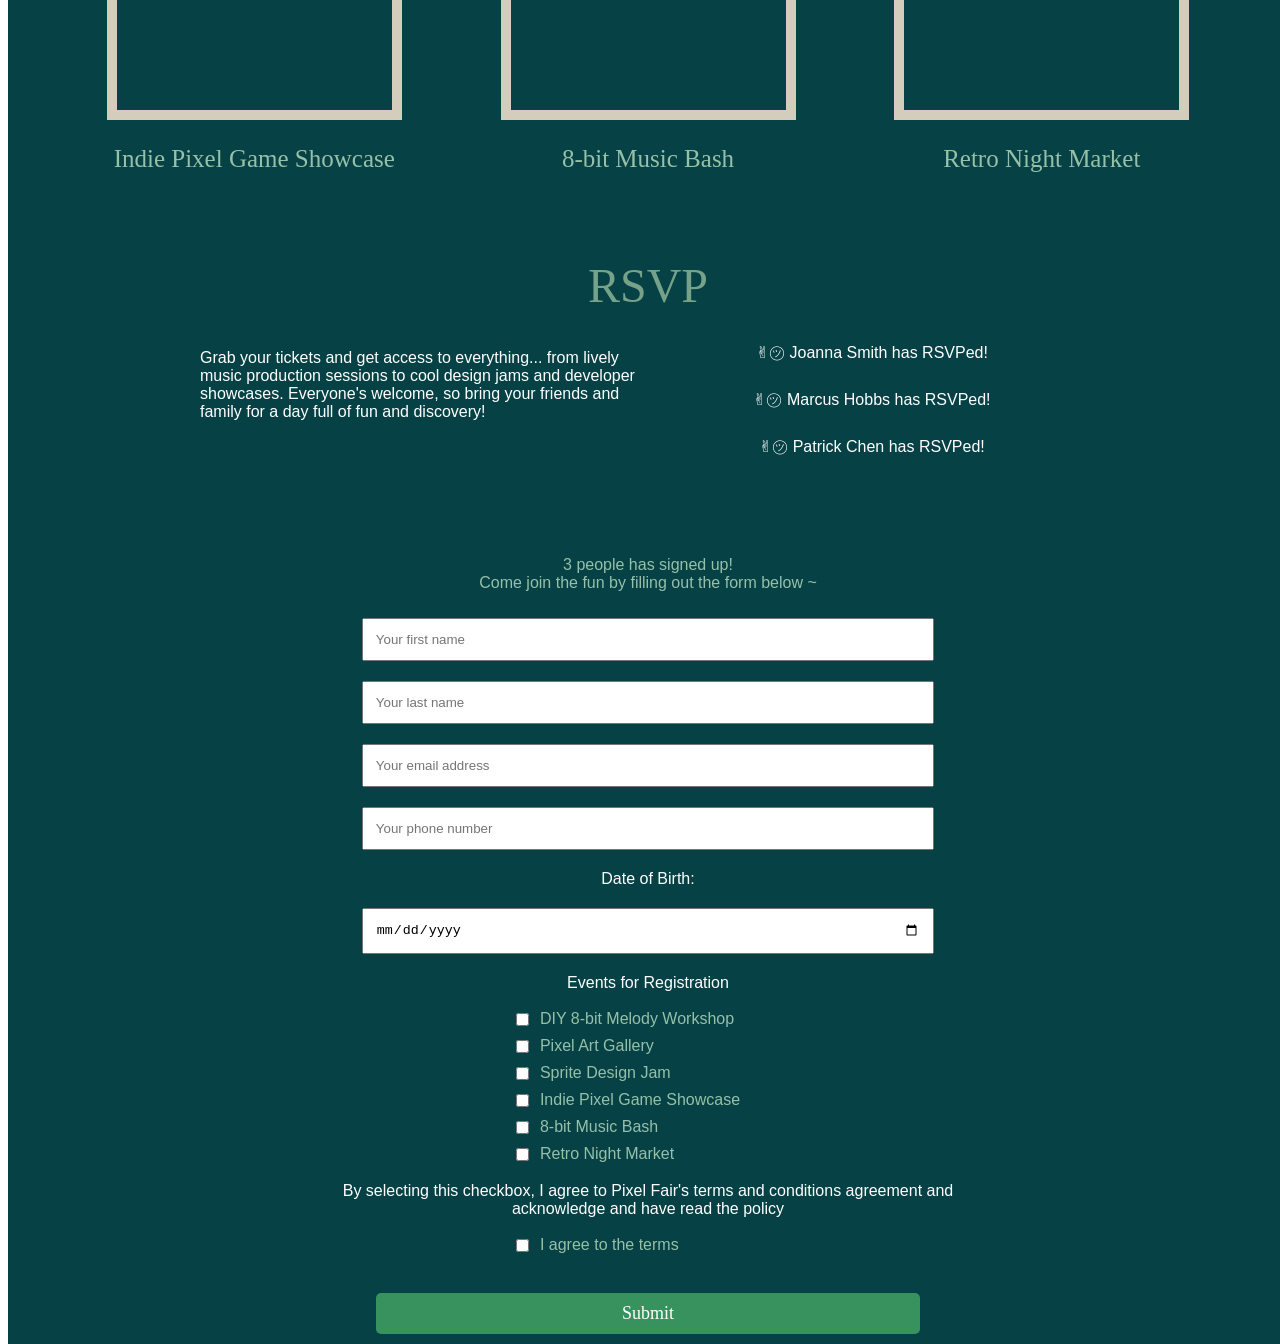
==== commit 68b5dd1c: "Minimized Header" ====
--- a/index.html
+++ b/index.html
@@ -86,10 +86,10 @@
         </div>
         <div id="form">
             <form action="/submit" method="post" id="rsvp-form">
-                <input type="text" name="first-name" placeholder="Your first name" id="first-name">
-                <input type="text" name="last-name" placeholder="Your last name" id="last-name">
-                <input type="email" name="email_address" placeholder="Your email address">
-                <input type="text" name="phone" placeholder="Your phone number">
+                <input type="text" name="first-name" placeholder="Your first name" id="first-name" required>
+                <input type="text" name="last-name" placeholder="Your last name" id="last-name" required>
+                <input type="email" name="email_address" placeholder="Your email address" required>
+                <input type="text" name="phone" placeholder="Your phone number" required>
 
                 <p class="form-label">Date of Birth: </p>
                 <input type="date" id="Test_DatetimeLocal" min="1930-01-01" max="2026-12-31" step="1">
--- a/styles.css
+++ b/styles.css
@@ -1,7 +1,7 @@
 
 @font-face {
   font-family: 'Pixelify Sans';
-  src: url('Pixelify_Sans/PixelifySans-VariableFont_wght.ttf') format('truetype-variations');
+  src: url('font/PixelifySans-VariableFont_wght.ttf') format('truetype-variations');
   font-weight: 400 700; 
   font-display: swap;
 }
@@ -74,16 +74,19 @@
     justify-content: center;
     text-align: center;
     border-radius: 20px;
-    background: #FFF;
+    background: #ffffff75;
     mix-blend-mode: overlay;
     color: #000;
     font-family: "Pixelify Sans";
     font-style: normal;
-    line-height: 1.5;
+    line-height: 1;
     letter-spacing: 00;
     font-size: 64px;
     font-weight: 700;
-    backdrop-filter: blur(30px);
+    backdrop-filter: blur(20px);
+    height: 300px;
+
+
 
 }
 
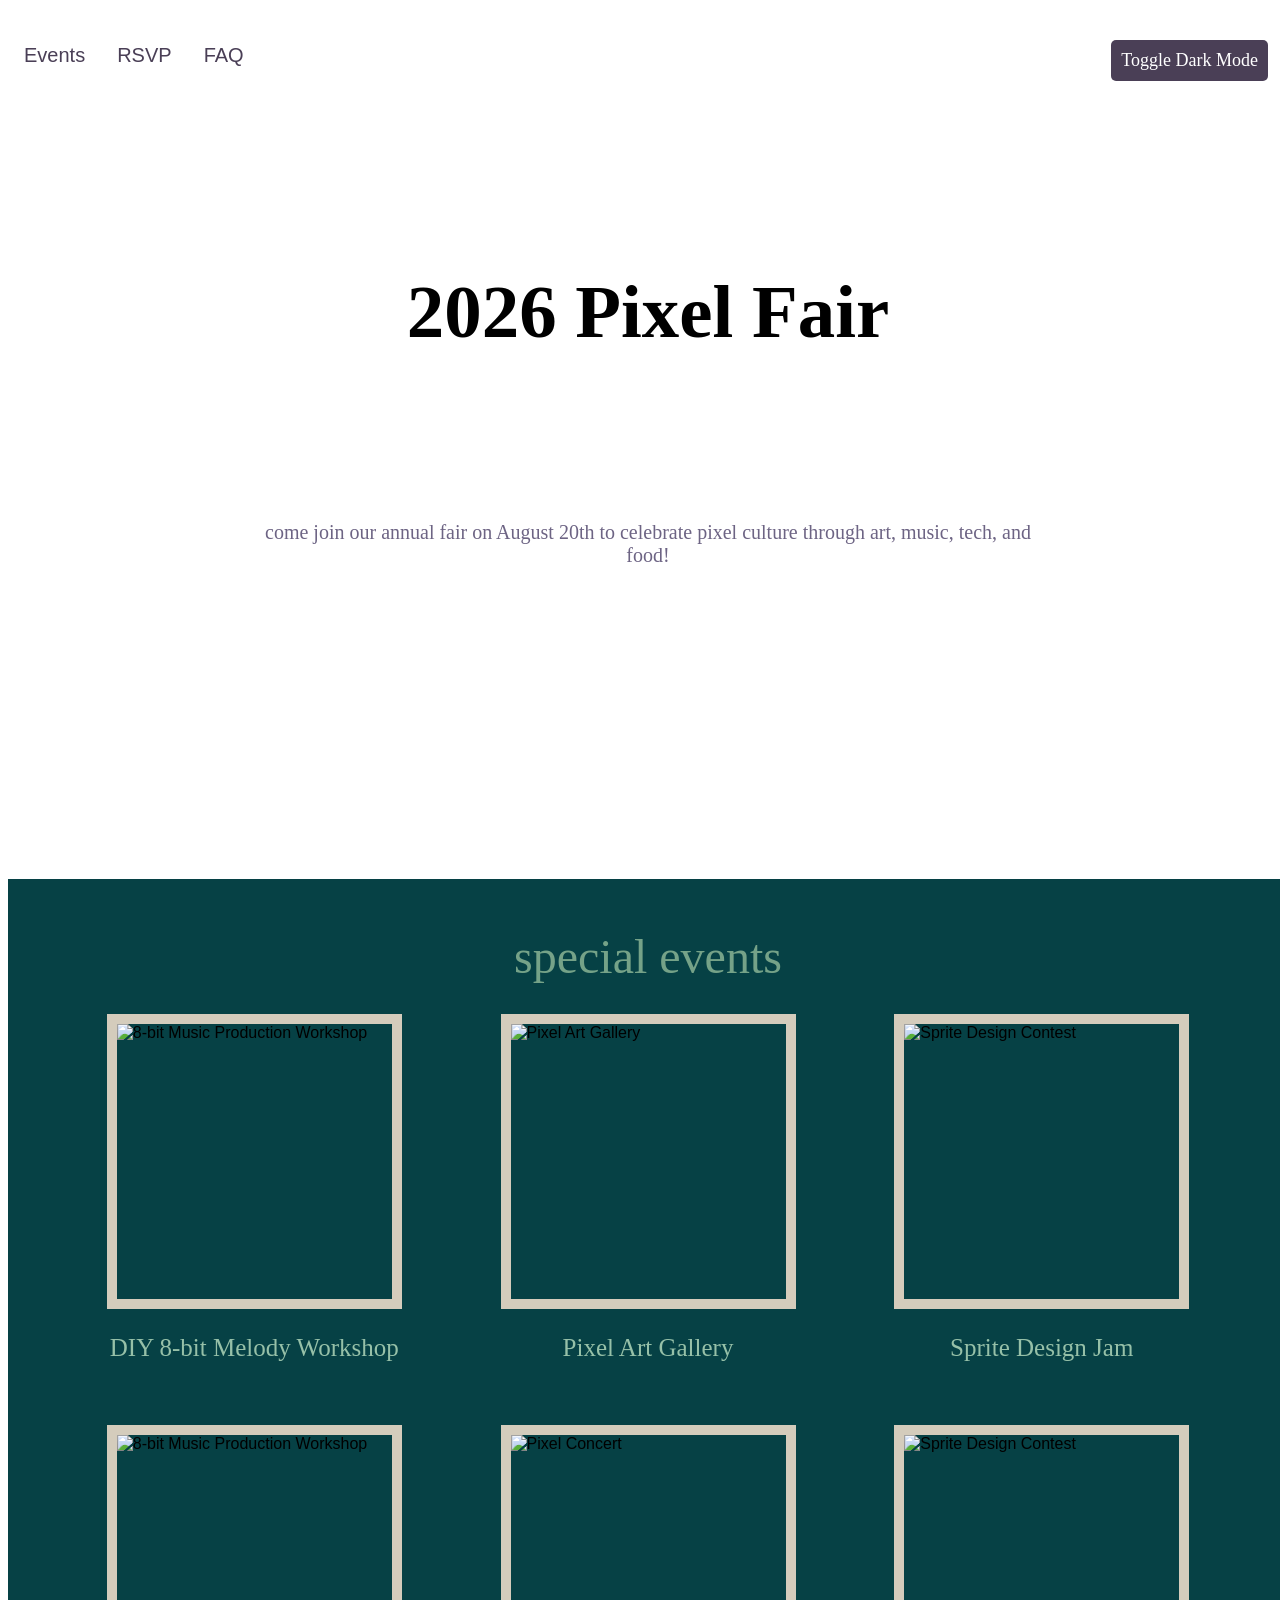
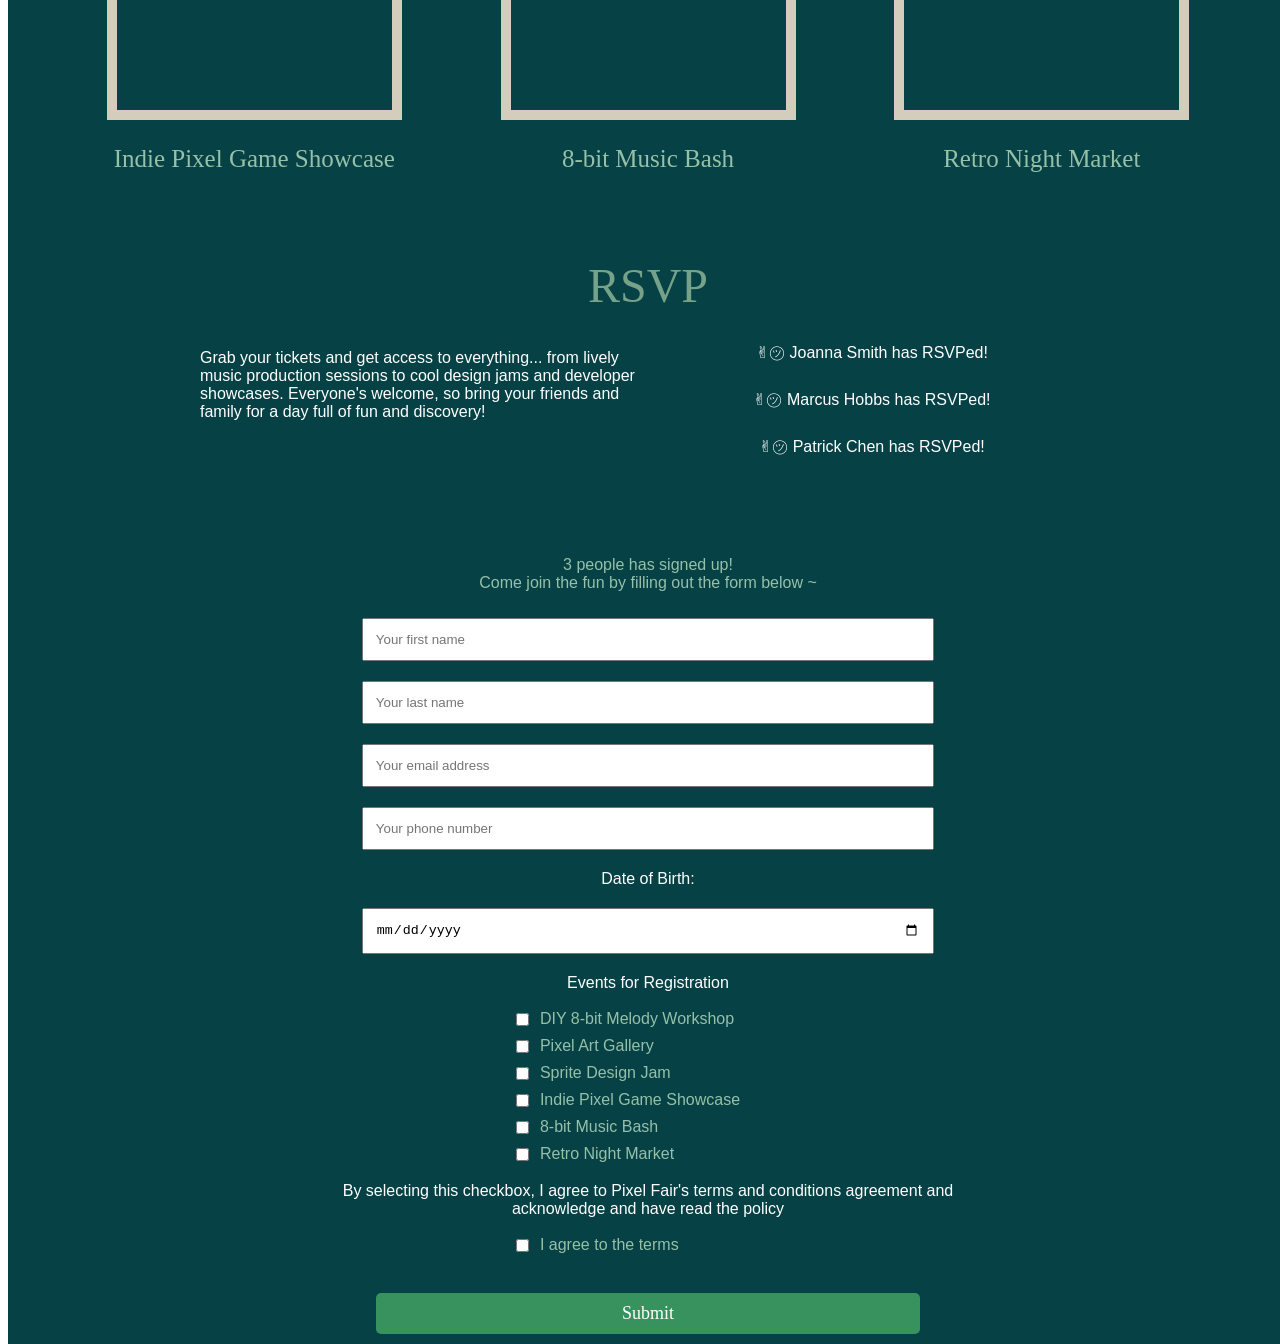
==== commit 2d5bdf56: "Updated Features 1. Registration -> RSVP 2. Updated dark-mode for id-count  and validation styling" ====
--- a/index.html
+++ b/index.html
@@ -13,7 +13,7 @@
         <nav>
             <ul class="links">
                 <li><a href="#sec-1">Events</a></li>
-                <li><a href="#sec-2">Registration</a></li>
+                <li><a href="#sec-2">RSVP</a></li>
                 <li><a href="#sec-3">FAQ</a></li>
                 <li class="theme-toggle"><button id="theme-button" type="button">Toggle Dark Mode</button></li>
             </ul>
--- a/styles.css
+++ b/styles.css
@@ -13,7 +13,6 @@
     place-self: center;
     background-color: #06414500;
     scroll-behavior: smooth;
-    
 }
 
 body::-webkit-scrollbar{
@@ -272,6 +271,14 @@
     
 }
 
+.error {
+  border-style: solid;
+  border-width: 2px;
+  border-color: rgb(254, 96, 96);
+  background-color: rgb(251, 188, 188);
+
+}
+
 
 
 /* Dark mode styling */
@@ -292,7 +299,7 @@
 
 }
 
-.dark-mode #caption, .dark-mode label {
+.dark-mode #caption, .dark-mode label, .dark-mode #id-count {
     color: #BECEFF;
 }
 
@@ -327,13 +334,7 @@
     background-color: #BBB5FF;
 }
 
-.error {
-  border-style: solid;
-  border-width: 2px;
-  border-color: rgb(254, 96, 96);
-  background-color: rgb(251, 188, 188);
-
-  /* Set border-color and background */
-}
-
-
+
+
+
+
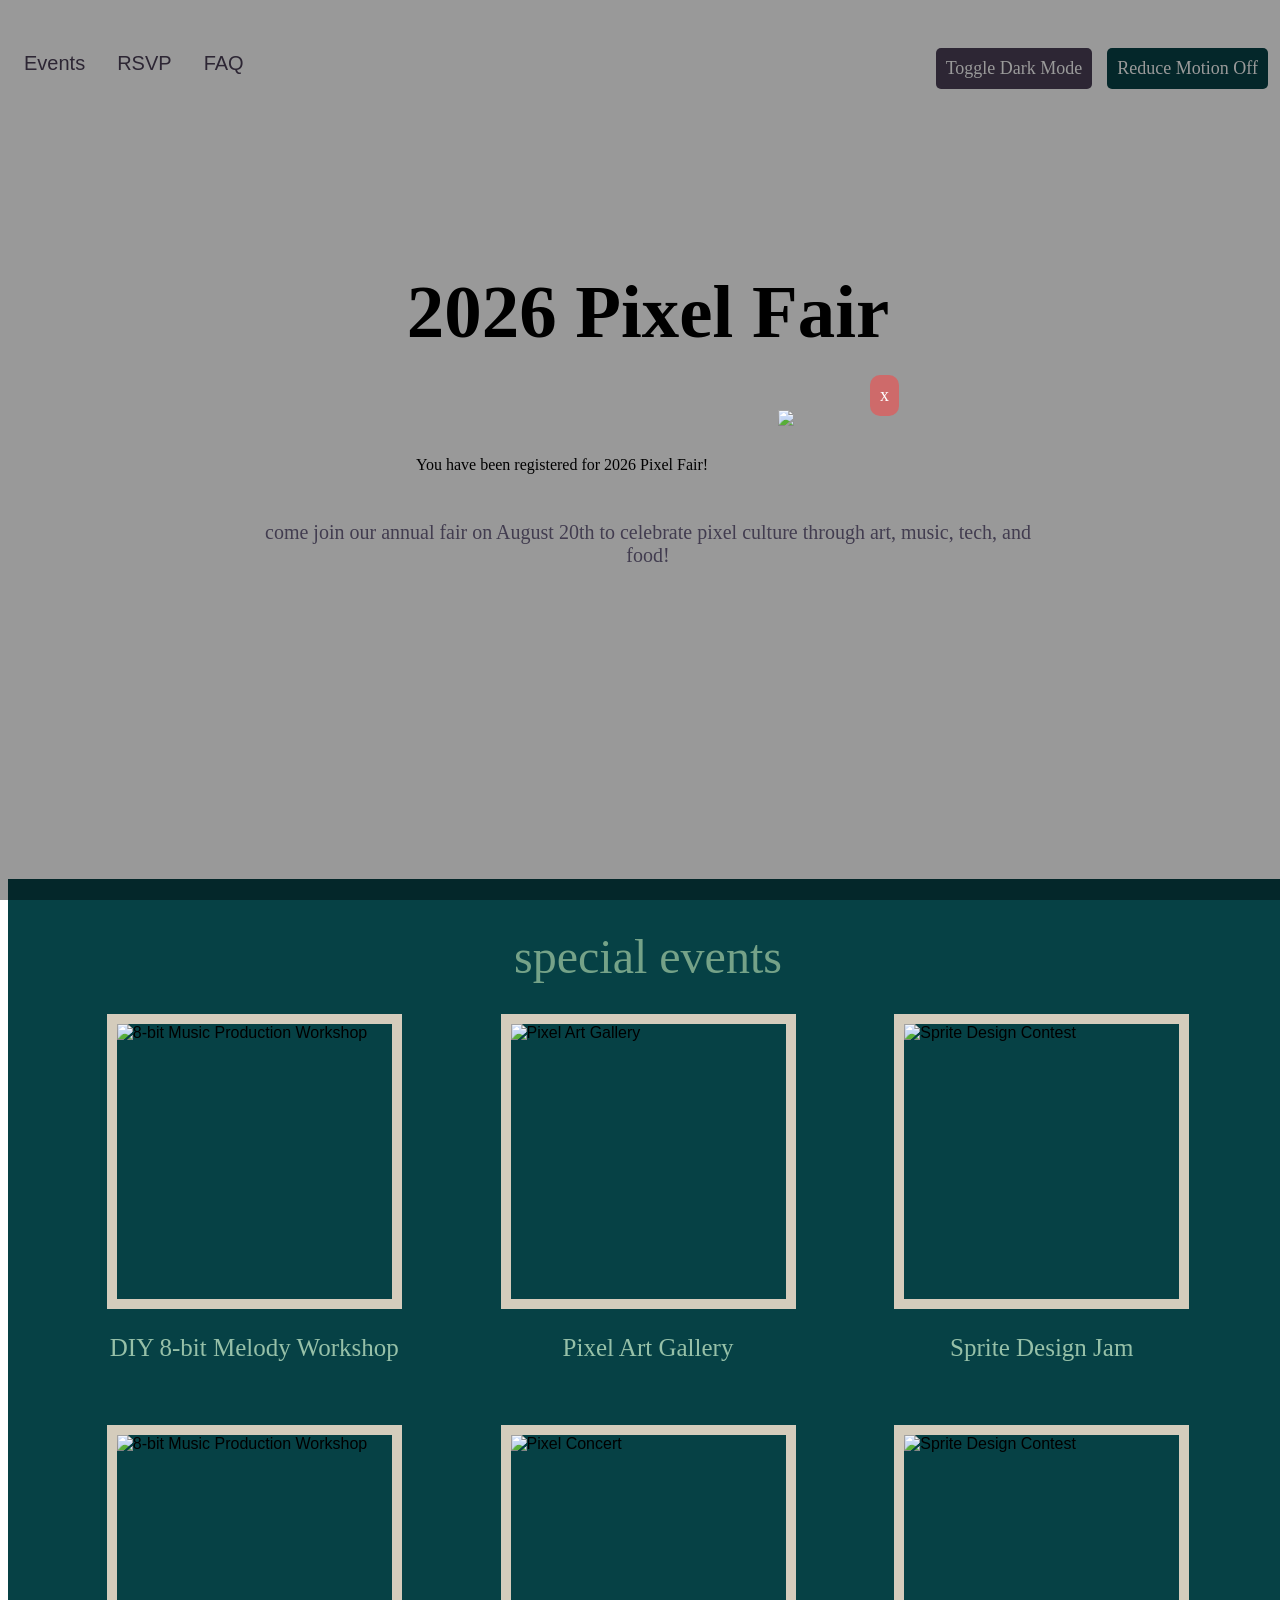
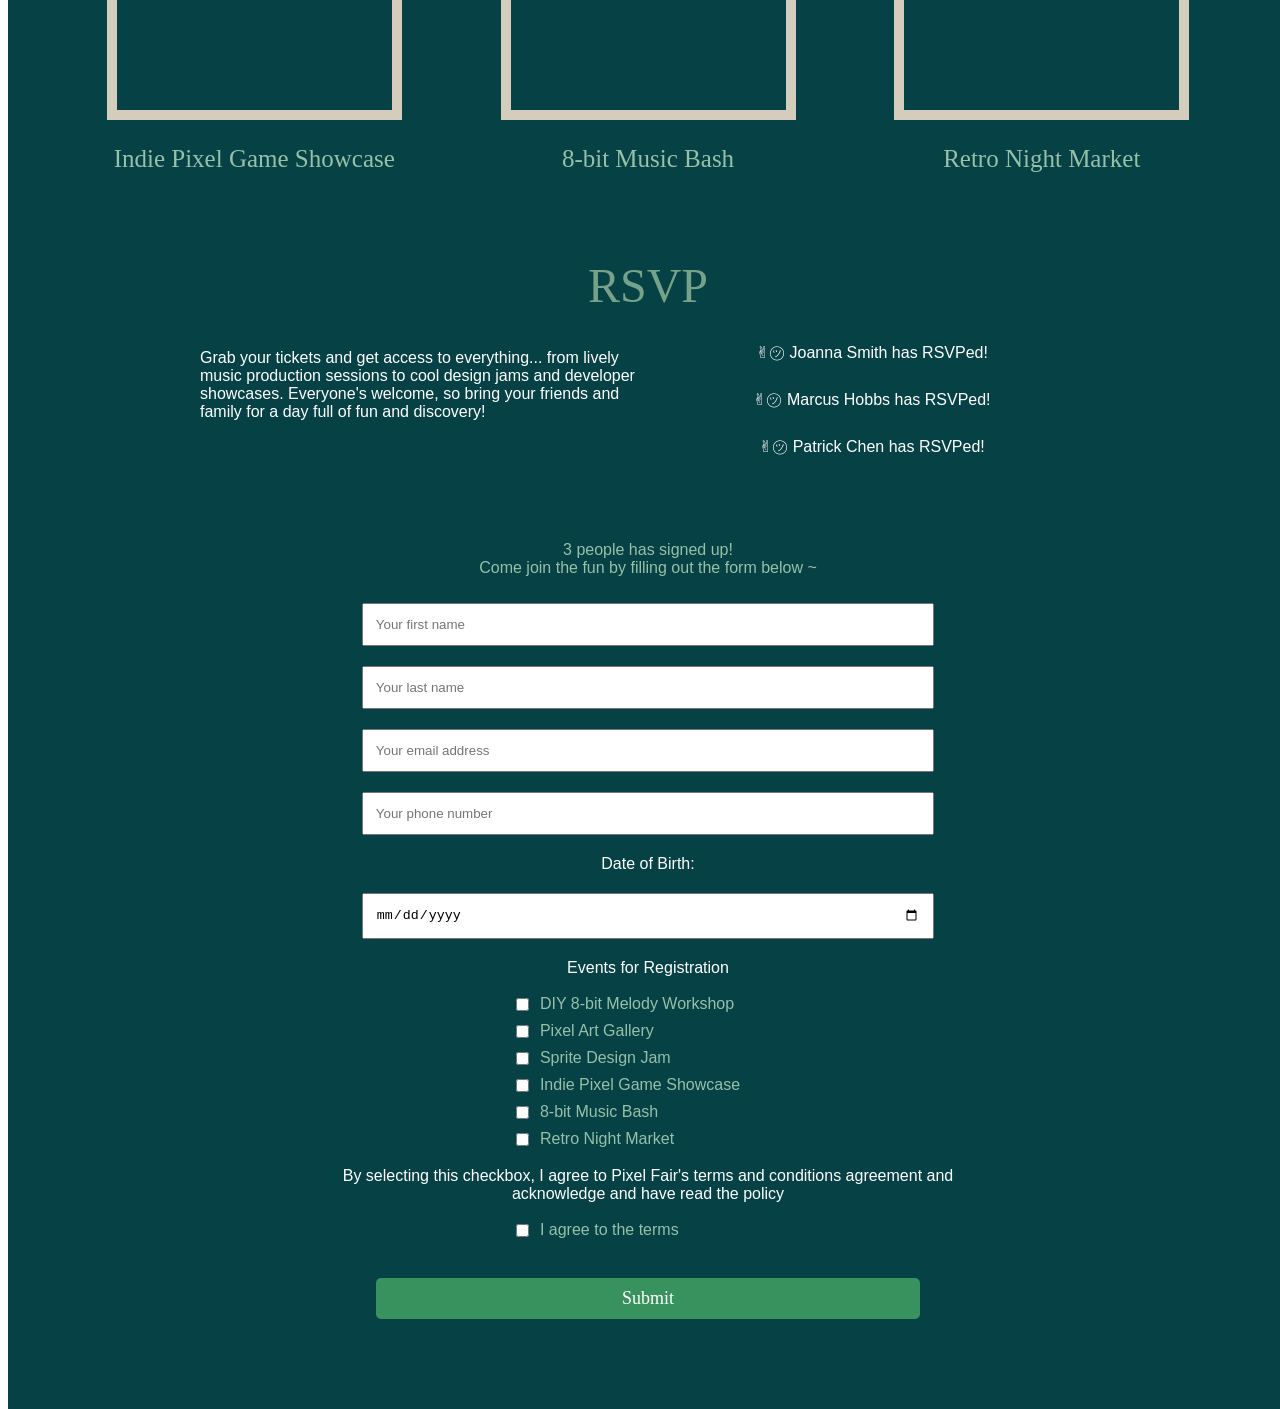
==== commit 4cb5f22c: "Added scrolling animations, functionality to reduce motion, and modal popup for successful registrat" ====
--- a/index.html
+++ b/index.html
@@ -9,13 +9,16 @@
 </head>
 
 <body>
-    <div id="intro_header">
+    <div id="intro_header" class="revealable">
         <nav>
             <ul class="links">
                 <li><a href="#sec-1">Events</a></li>
                 <li><a href="#sec-2">RSVP</a></li>
                 <li><a href="#sec-3">FAQ</a></li>
-                <li class="theme-toggle"><button id="theme-button" type="button">Toggle Dark Mode</button></li>
+                <div id="theme-buttons">
+                    <li><button id="theme-button" type="button">Toggle Dark Mode</button></li>
+                    <li><button id="motion-button" type="button">Reduce Motion Off</button></li>
+                </div>
             </ul>
             <nav>
                 <div id="heading_text">
@@ -32,10 +35,12 @@
                 </a>
     </div>
     <section id="sec-1">
-        <h2 class="section_titles">
-            special events
-        </h2>
-        <div class="events">
+        <div class="revealable">
+            <h2 class="section_titles">
+                special events
+            </h2>
+        </div>
+        <div class="events revealable">
             <div id="event">
                 <img src="images/music_event.jpg" alt="8-bit Music Production Workshop" class="event-image">
                 <p class="event_caption">DIY 8-bit Melody Workshop </p>
@@ -51,7 +56,7 @@
 
         </div>
         <br>
-        <div class="events">
+        <div class="events revealable">
             <div id="event">
                 <img src="images/game_exhibit.jpg" alt="8-bit Music Production Workshop" class="event-image">
                 <p class="event_caption">Indie Pixel Game Showcase </p>
@@ -67,24 +72,28 @@
     </section>
 
     <section id="sec-2">
-        <h2 class="section_titles">
-            RSVP
-        </h2>
-        <div class="rsvp-section">
-            <p class="rsvp-text">
-                Grab your tickets and get access to everything... from lively music production sessions to cool design jams and developer showcases. Everyone's welcome, so bring your friends and family for a day full of fun and discovery!
-            </p>
-            <div class="rsvp-text" id="rsvp-list">
-                <p class="rsvpee"> ✌︎㋡ Joanna Smith has RSVPed! </p>
-                <p class="rsvpee"> ✌︎㋡ Marcus Hobbs has RSVPed! </p>
-                <p class="rsvpee"> ✌︎㋡ Patrick Chen has RSVPed! </p>
+        <div class="revealable">
+            <h2 class="section_titles">
+                RSVP
+            </h2>
+            <div class="rsvp-section">
+                <p class="rsvp-text">
+                    Grab your tickets and get access to everything... from lively music production sessions to cool
+                    design jams and developer showcases. Everyone's welcome, so bring your friends and family for a day
+                    full of fun and discovery!
+                </p>
+                <div class="rsvp-text" id="rsvp-list">
+                    <p class="rsvpee"> ✌︎㋡ Joanna Smith has RSVPed! </p>
+                    <p class="rsvpee"> ✌︎㋡ Marcus Hobbs has RSVPed! </p>
+                    <p class="rsvpee"> ✌︎㋡ Patrick Chen has RSVPed! </p>
+                </div>
             </div>
         </div>
-        <div id="counter"></div>
-        <p id="id-count">3 people has signed up! <br>
-            Come join the fun by filling out the form below ~  </p>
+        <div id="counter" class="revealable">
+            <p id="id-count">3 people has signed up! <br>
+                Come join the fun by filling out the form below ~ </p>
         </div>
-        <div id="form">
+        <div id="form" class="revealable">
             <form action="/submit" method="post" id="rsvp-form">
                 <input type="text" name="first-name" placeholder="Your first name" id="first-name" required>
                 <input type="text" name="last-name" placeholder="Your last name" id="last-name" required>
@@ -138,9 +147,24 @@
                     <input type="submit" value="Submit" id="rsvpSubmit">
                 </div>
             </form>
-               
+
         </div>
     </section>
+
+    <div id="success-modal" class="modal">
+        <div class="modal-container">
+            <div class="modal-item">
+                <p id="modal-text">You have been registered for 2026 Pixel Fair! </p>
+            </div>
+            <div class="modal-item">
+                <img src="images/welcome.gif">
+            </div>
+            <div class="modal-item">
+                <button type="button" id="leaveModal">x</button>
+            </div>
+        </div>
+    </div>
+
     <script src="index.js"></script>
 </body>
 
--- a/styles.css
+++ b/styles.css
@@ -38,12 +38,6 @@
   font-weight: 400px;
 }
 
-.theme-toggle {
-    display: flex;
-    margin-top: 10px;
-    margin-left: auto;
-    margin-right: 20px;
-}
 
 #theme-button {
     padding: 10px;
@@ -57,6 +51,27 @@
    
 }
 
+#motion-button {
+    padding: 10px;
+    border: none;
+    border-radius: 5px;
+    cursor: pointer;
+    color: white;
+    font-size: 18px;
+    font-family: "Pixelify Sans";
+    background-color: #064145;
+   
+}
+
+#theme-buttons {
+    display: flex;
+    flex-direction: row;
+    margin-top: 10px;
+    margin-left: auto;
+    margin-right: 20px;
+    gap: 15px;
+}
+
 #intro_header {
     height: 80%;
     width: 100%;
@@ -190,7 +205,7 @@
     flex-direction: column;
     list-style: None;
     flex: 1;
-    height: 175px;
+    height: 160px;
 }
 
 #rsvp-list {
@@ -255,6 +270,7 @@
     padding: 10px;
     margin-left: 20%;
     margin-right: 20%;
+    margin-bottom: 10%;
     border: none;
     border-radius: 5px;
     cursor: pointer;
@@ -334,7 +350,90 @@
     background-color: #BBB5FF;
 }
 
-
-
-
-
+.dark-mode #animation-button {
+    background-color: #96c0a8;
+}
+
+/* animations */
+.revealable {
+  --reveal-distance: 150px; /* CSS Variable */
+  scroll-margin-top: var(--reveal-distance);
+  opacity: 0%;
+  transition: all 2s ease;
+  position: relative;
+  transform: translateY(var(--reveal-distance));
+}
+
+.active {
+  scroll-margin-top: 0;
+  transform: translateY(0);
+  opacity: 100%;
+}
+
+.reduceMotion {
+    opacity: 100%;
+    transition: None;
+    transform: None;
+}
+
+/* modal */
+.modal {
+  display: flex;   /* modal should be hidden by default*/
+  position: fixed; /* modal cannot move around the screen */
+  z-index: 2;      /* modal appears above other elements */ 
+  
+  /* TODO: Make the modal fill the entire screen */
+  left: 0;
+  top: 0;
+  width: 100%;
+  height: 100%;
+
+  /* Add a semi-transparent background to shadow non-modal elements*/
+  background-color: rgba(0,0,0,0.4); /* 40% opacity black */
+
+  /* Flexbox settings for modal */
+  /* These won't apply until we update "display:" from "hidden" to "flex" in our JS */
+  flex-direction: column; 
+  align-items: center;
+  justify-content: center;
+}
+
+.modal-container {
+    /* Change modal size and spacing here */
+    position: relative;
+    padding: 50px;
+    width: 35%;
+    border-radius: 20px;
+
+    /* Customize modal style here */
+    background-image: url(images/modal.jpg);
+    background-size: cover;
+    color: black;
+    text-align: center;
+    font-size: 1rem;
+    font-family: "Pixelify Sans";
+    font-weight: 400;
+    font-style: normal;
+    display: flex;
+    justify-content: space-between;
+}
+
+#modal-text{
+    padding-top: 10%;
+    display: flex;
+}
+
+#leaveModal{
+    position: absolute;
+    top: 15px;
+    right: 15px;
+    padding: 10px;
+    border: none;
+    border-radius: 10px;
+    cursor: pointer;
+    color: white;
+    font-size: 18px;
+    font-family: "Pixelify Sans";
+    background-color: #ce6a6a;
+
+}
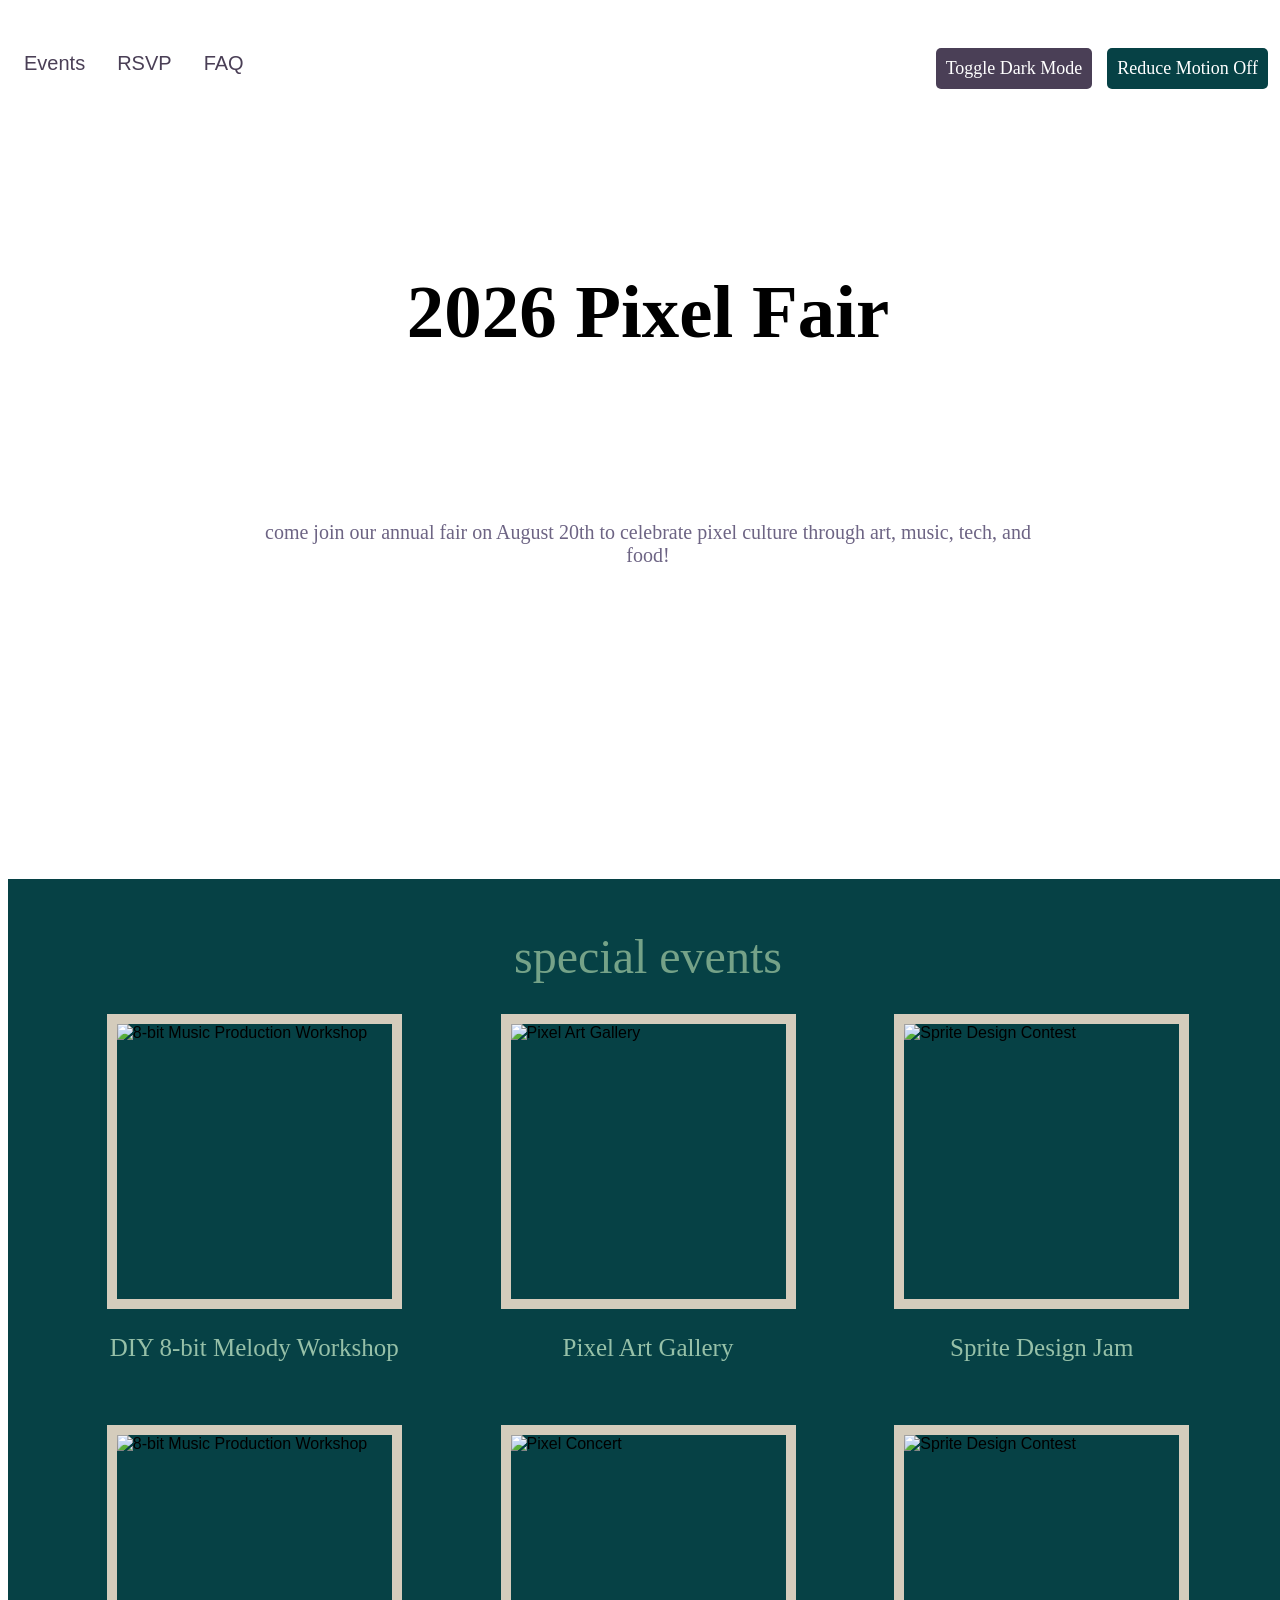
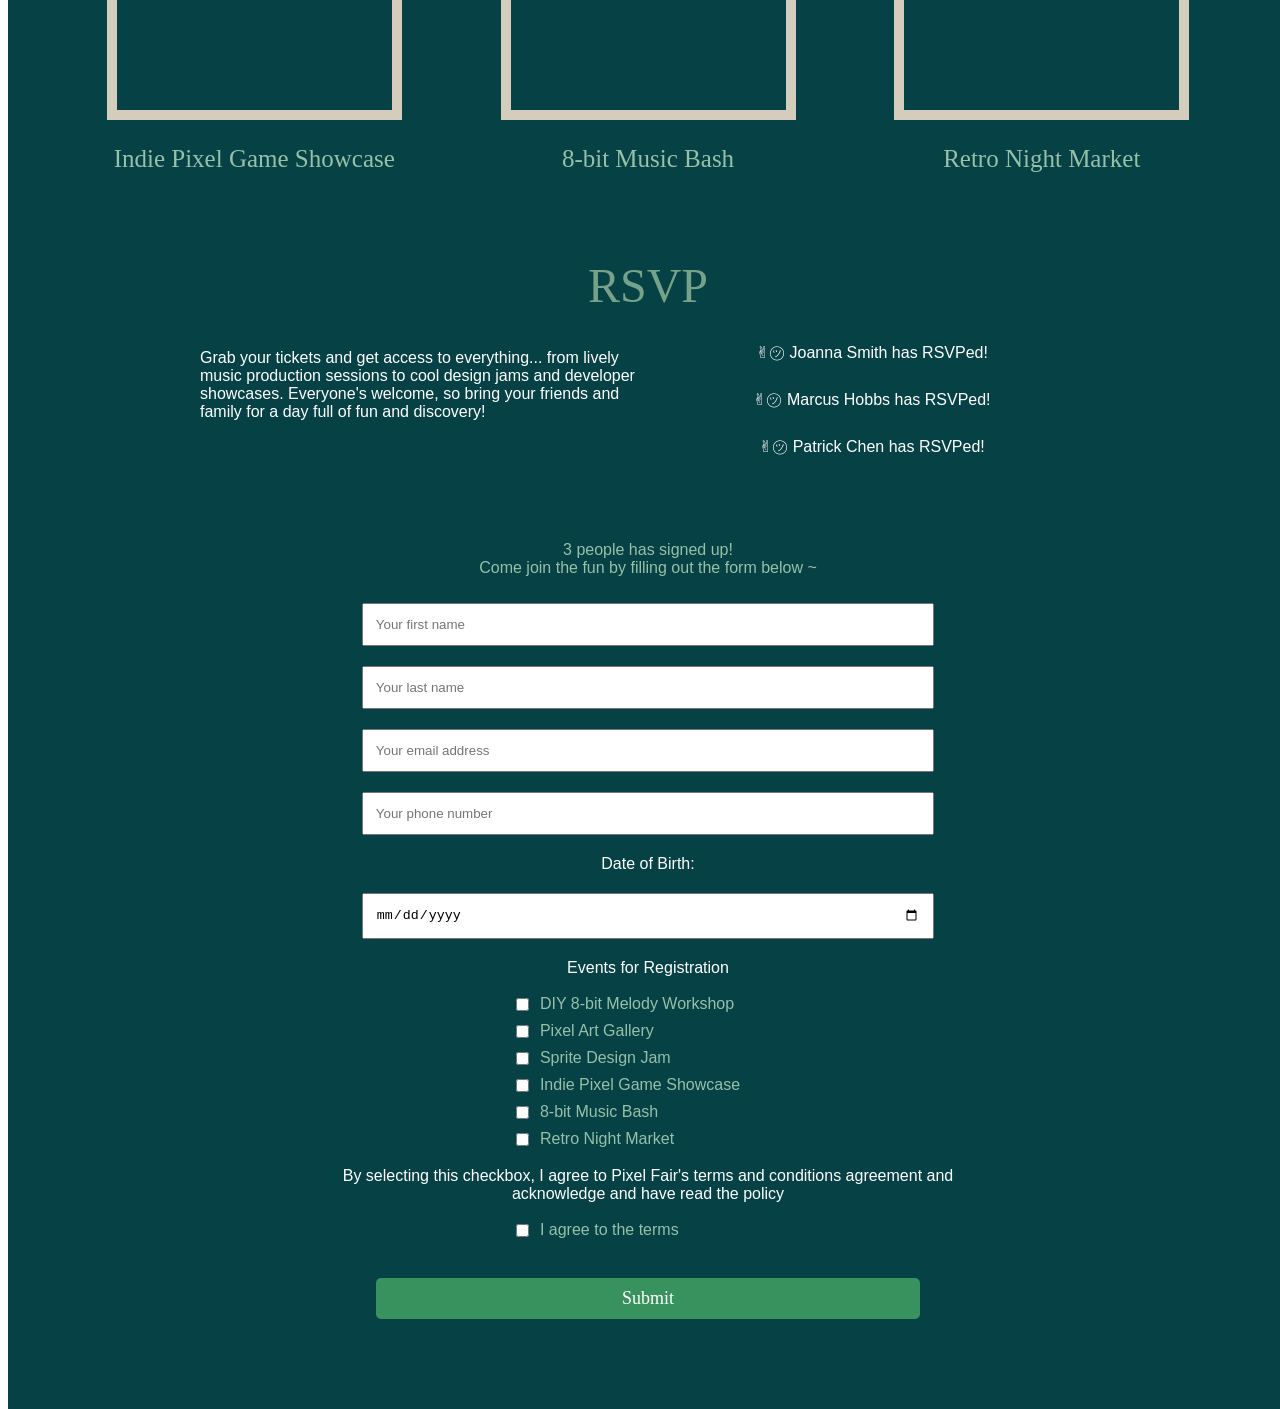
==== commit bcb3b4ca: "Added id for modal image" ====
--- a/index.html
+++ b/index.html
@@ -157,7 +157,7 @@
                 <p id="modal-text">You have been registered for 2026 Pixel Fair! </p>
             </div>
             <div class="modal-item">
-                <img src="images/welcome.gif">
+                <img src="images/welcome.gif" id="modalImage">
             </div>
             <div class="modal-item">
                 <button type="button" id="leaveModal">x</button>
--- a/styles.css
+++ b/styles.css
@@ -378,7 +378,7 @@
 
 /* modal */
 .modal {
-  display: flex;   /* modal should be hidden by default*/
+  display: none;   /* modal should be hidden by default*/
   position: fixed; /* modal cannot move around the screen */
   z-index: 2;      /* modal appears above other elements */ 
   
@@ -419,8 +419,8 @@
 }
 
 #modal-text{
-    padding-top: 10%;
-    display: flex;
+    display: flex;
+    color: #064145;
 }
 
 #leaveModal{
